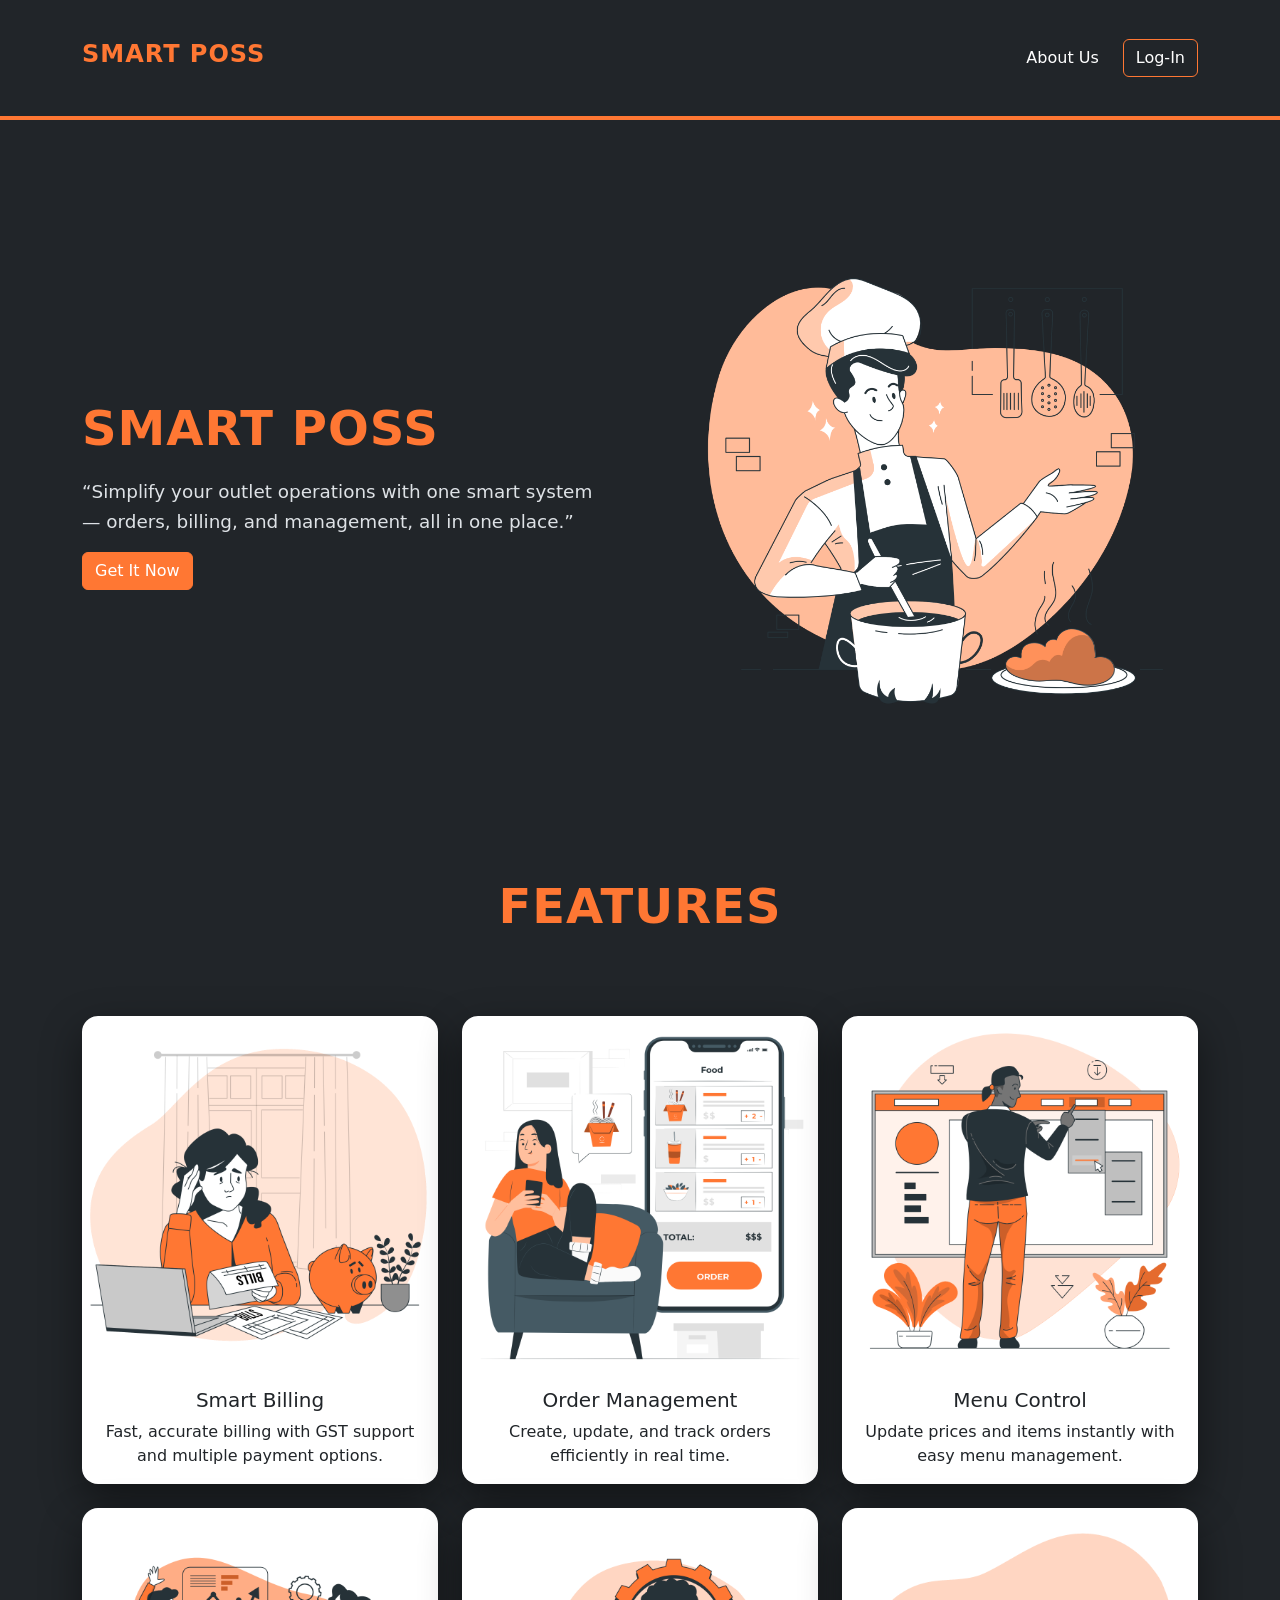
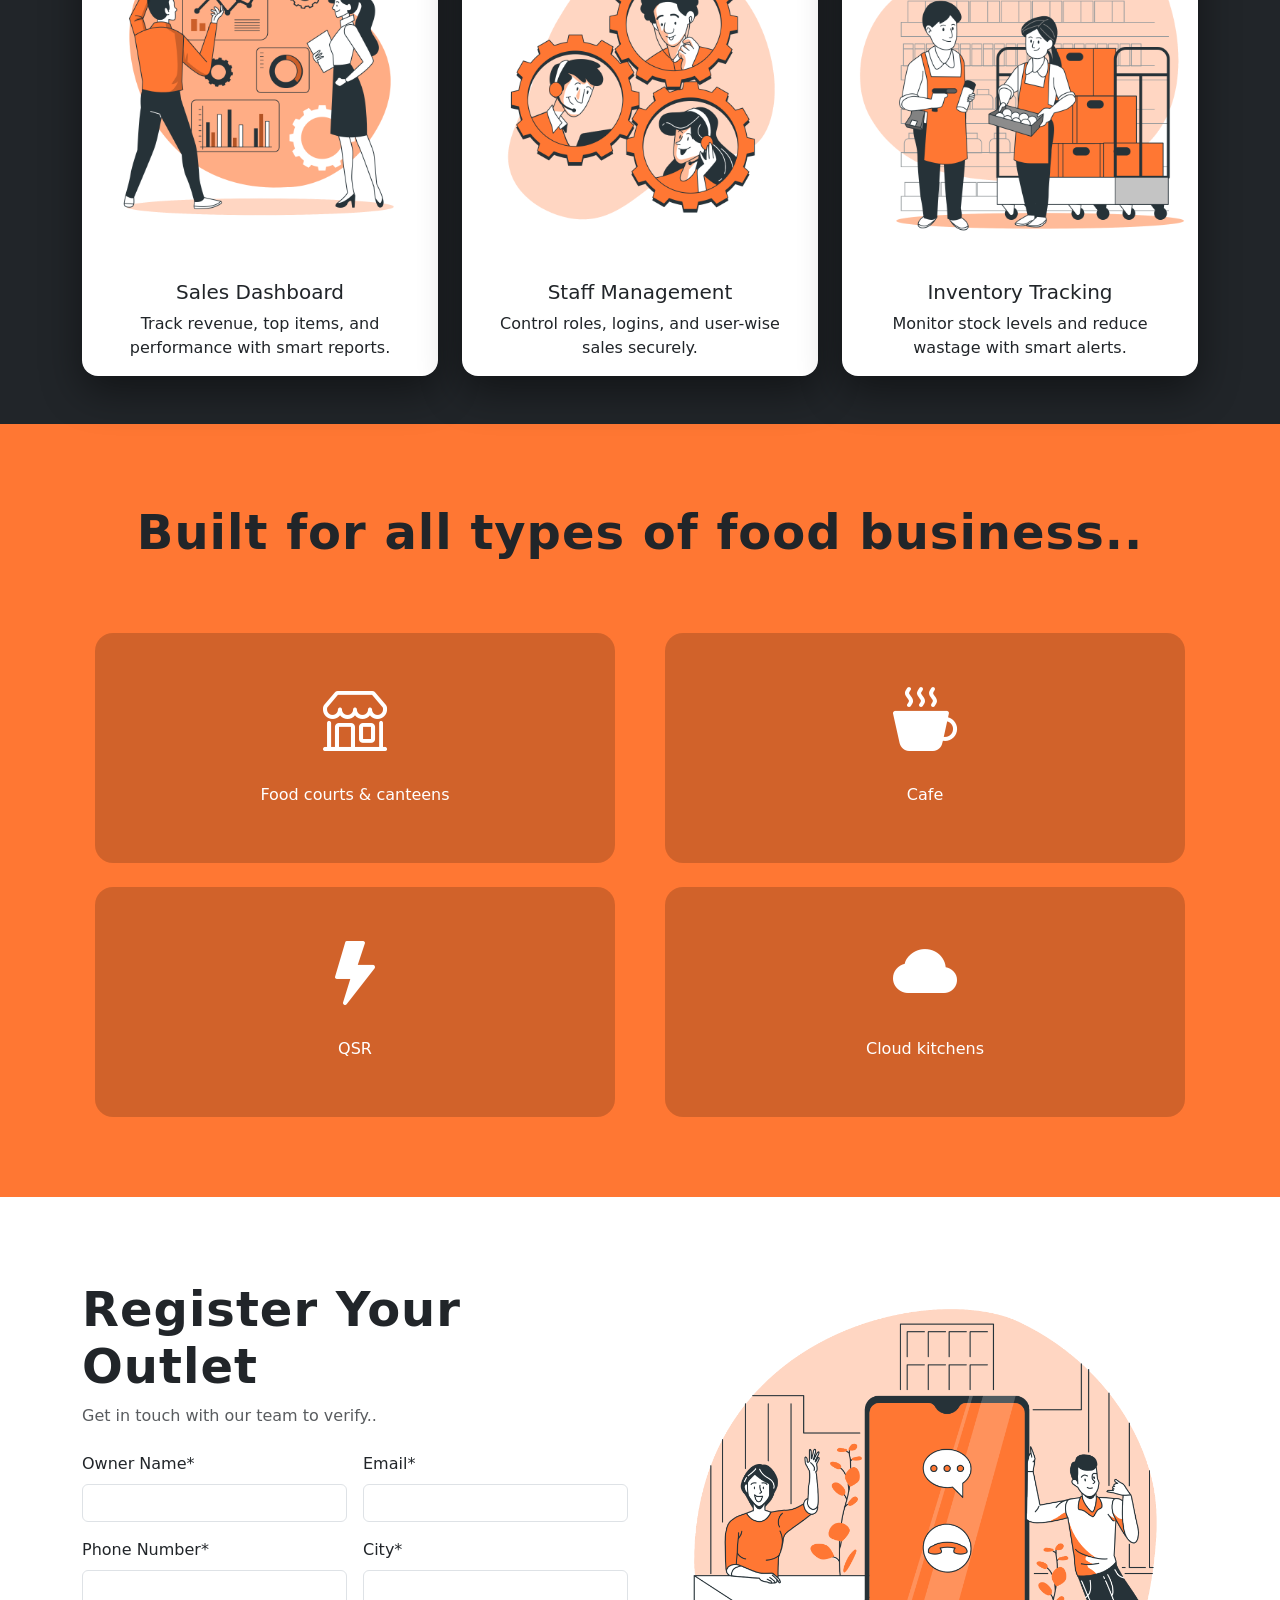
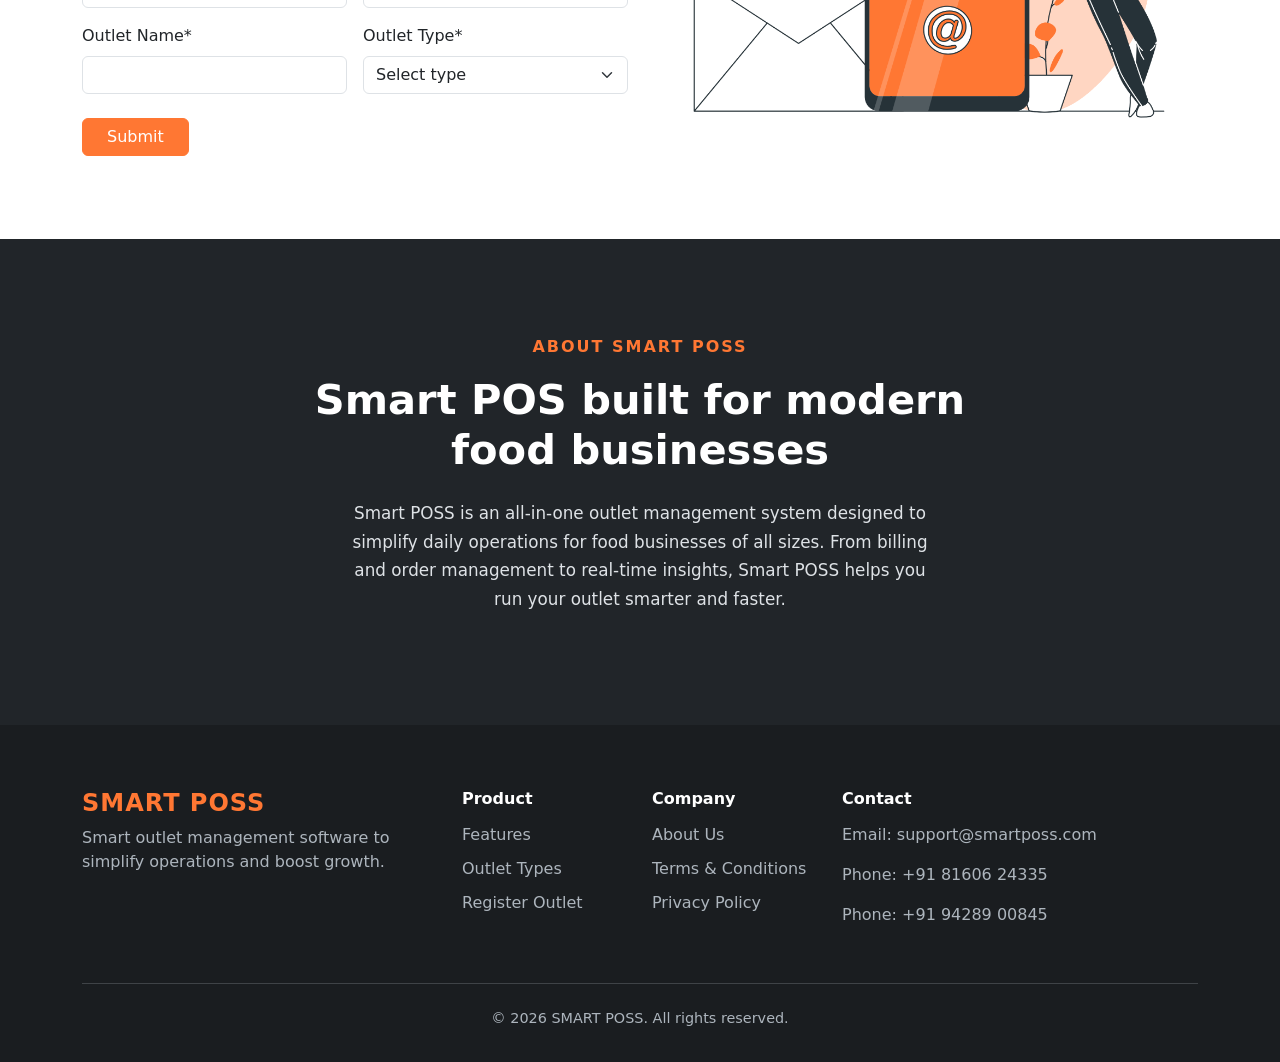
==== backend/smart-poss-backend/src/main/resources/static/index.html @ fb9e02a7 "Updated resource files , Creating rest api for registering outlets and stored in databases , Fixing " ====
<!DOCTYPE html>
<html lang="en">
<head>
    <meta charset="UTF-8">
    <meta name="viewport" content="width=device-width, initial-scale=1.0">
    <title>Smart Poss</title>
    <link rel="icon" type="image/png" href="src/favicon.png">
    <!-- <link rel="stylesheet" href="style.css"> -->
    <link href="https://cdn.jsdelivr.net/npm/bootstrap@5.3.8/dist/css/bootstrap.min.css" rel="stylesheet" integrity="sha384-sRIl4kxILFvY47J16cr9ZwB07vP4J8+LH7qKQnuqkuIAvNWLzeN8tE5YBujZqJLB" crossorigin="anonymous">
    <link href="https://cdn.jsdelivr.net/npm/bootstrap-icons/font/bootstrap-icons.css" rel="stylesheet">    
    <link rel="stylesheet" href="style.css">
</head>
<body>
        <nav class="navbar navbar-expand-lg navbar-dark bg-dark">
            <div class="container">
                <a class="navbar-brand d-flex align-items-center" href="#">
                    <!-- <img src="src/logo.png" alt="SMART POSS" class="navbar-logo"> -->
                    <h1 class="logo-title">SMART POSS</h1>
                </a>
                <div class="d-flex ms-auto align-items-center">
                    <a class="nav-link text-white me-4" href="#about-us">About Us</a>
                    <a class="btn btn-outline-danger" href="auth.html">Log-In</a>
                </div>
            </div>
        </nav>
        
        <section class="hero-section d-flex align-items-center">
            <div class="container">
                <div class="row align-items-center">
                    <!-- col-1 -->
                    <div class="col-lg-6 text-white">
                        <h1 class="hero-title">SMART POSS</h1>
                        <p class="hero-subtext">
                          “Simplify your outlet operations with one smart system — orders, billing, and management, all in one place.”
                        </p>
                        <button class="btn btn-danger" onclick="document.getElementById('register').scrollIntoView({ behavior: 'smooth' });">
                          Get It Now
                        </button>
                    </div>
                    <!-- col-2/ -->
                    <div class="col-lg-6 text-center">
                        <img src="src/Chef-bro.png" alt="" class="hero-img">
                    </div>
                </div>
            </div>
        </section>

      <section id="features" class="features-section py-5">
        <div class="container">
        <h1 class="feature-title text-center mb-5">FEATURES</h1>

        <div class="row justify-content-center g-4">
            <!-- Card 1 -->
            <div class="col-md-4 d-flex justify-content-center">
                <div class="card feature-card text-center" style="width: 25rem;">
                    <img src="src/Money stress-bro.png"
                         class="card-img-top" alt="...">
                    <div class="card-body text-center">
                        <h5 class="card-title">Smart Billing</h5>
                        <p class="card-text">
                            Fast, accurate billing with GST support and multiple payment options.
                        </p>
                    </div>
                </div>
            </div>

            <!-- Card 2 -->
            <div class="col-md-4 d-flex justify-content-center">
                <div class="card feature-card text-center" style="width: 25rem;">
                    <img src="src/Order food-pana.png"
                         class="card-img-top" alt="...">
                    <div class="card-body text-center">
                        <h5 class="card-title">Order Management</h5>
                        <p class="card-text">
                            Create, update, and track orders efficiently in real time.
                        </p>
                    </div>
                </div>
            </div>

            <!-- Card 3 -->
            <div class="col-md-4 d-flex justify-content-center">
                <div class="card feature-card text-center" style="width: 25rem;">
                    <img src="src/Dropdown menu-bro.png"
                         class="card-img-top" alt="...">
                    <div class="card-body text-center">
                        <h5 class="card-title">Menu Control</h5>
                        <p class="card-text">
                            Update prices and items instantly with easy menu management.
                        </p>
                    </div>
                </div>
            </div>

            <!-- Card 4 -->
            <div class="col-md-4 d-flex justify-content-center">
                <div class="card feature-card text-center" style="width: 25rem;">
                   <img src="src/Business Plan-bro.png" class="card-img-top" alt="...">
                    <div class="card-body text-center">
                        <h5 class="card-title">Sales Dashboard</h5>
                        <p class="card-text">
                            Track revenue, top items, and performance with smart reports.
                        </p>
                    </div>
                </div>
            </div>

            <!-- Card 5 -->
            <div class="col-md-4 d-flex justify-content-center">
                <div class="card feature-card text-center" style="width: 25rem;">
                    <img src="src/Connecting teams-bro.png" class="card-img-top" alt="...">
                    <div class="card-body text-center">
                        <h5 class="card-title">Staff Management</h5>
                        <p class="card-text">
                            Control roles, logins, and user-wise sales securely.
                        </p>
                    </div>
                </div>
            </div>

            <!-- Card 6 -->
            <div class="col-md-4 d-flex justify-content-center">
                <div class="card feature-card text-center" style="width: 25rem;">
                    <img src="src/Supermarket workers-bro.png" class="card-img-top" alt="...">
                    <div class="card-body text-center">
                        <h5 class="card-title">Inventory Tracking</h5>
                        <p class="card-text">
                            Monitor stock levels and reduce wastage with smart alerts.
                        </p>
                    </div>
                </div>
            </div>
        </div>
    </div>
    </section>


<section id="outlet-type" class="outlet-section text-center">
  <div class="container">
    <!-- <p class="text-uppercase small">OUTLET TYPES</p> -->
    <h1 class="outlet-title text-center mb-5">Built for all types of food business..</h1>
    <div class="row justify-content-center g-4 mt-5">

  <div class="col-lg-6 col-md-6 col-12 d-flex justify-content-center">
    <div class="outlet-card text-center w-100">
      <i class="bi bi-shop outlet-icon"></i>
      <p>Food courts & canteens</p>
    </div>
  </div>

  <div class="col-lg-6 col-md-6 col-12 d-flex justify-content-center">
    <div class="outlet-card text-center w-100">
      <i class="bi bi-cup-hot-fill outlet-icon"></i>
      <p>Cafe</p>
    </div>
  </div>

  <div class="col-lg-6 col-md-6 col-12 d-flex justify-content-center">
    <div class="outlet-card text-center w-100">
      <i class="bi bi-lightning-fill outlet-icon"></i>
      <p>QSR</p>
    </div>
  </div>

  <div class="col-lg-6 col-md-6 col-12 d-flex justify-content-center">
    <div class="outlet-card text-center w-100">
      <i class="bi bi-cloud-fill outlet-icon"></i>
      <p>Cloud kitchens</p>
    </div>
  </div>

</div>
  </div>
</section>


<section id="register" class="demo-section py-5">
  <div class="container">
    <div class="row align-items-center">

      <!-- Left: Form -->
      <div class="col-lg-6">
        <!-- <h2 class="fw-bold">Schedule a free demo</h2> -->
        <h1 class="demo-title">Register Your Outlet</h1>
        <p class="text-muted mb-4">
          Get in touch with our team to verify..
        </p>

        <form id="outletForm" >

          <div class="row g-3">
            <div class="col-md-6">
              <label class="form-label">Owner Name*</label>
              <input type="text" class="form-control" id="ownerName" name="ownerName" required>
            </div>

            <div class="col-md-6">
              <label class="form-label">Email*</label>
              <input type="email" class="form-control" id="email" name="email" required>
            </div>

            <div class="col-md-6">
              <label class="form-label">Phone Number*</label>
              <input type="tel" class="form-control" id="phoneNumber" name="phoneNumber" required>
            </div>

            <div class="col-md-6">
              <label class="form-label">City*</label>
              <input type="text" class="form-control" id="city" name="city" required>
            </div>

            <div class="col-md-6">
              <label class="form-label">Outlet Name*</label>
              <input type="text" class="form-control" id="outletName" name="outletName" required>
            </div>

            <div class="col-md-6">
              <label class="form-label">Outlet Type*</label>
              <select class="form-select" id="outletType" name="outletType" required>
                <option value="">Select type</option>
                <option>Food Court</option>
                <option>Cafe</option>
                <option>QSR</option>
                <option>Bakery</option>
                <option>Cloud Kitchen</option>
              </select>
            </div>
          </div>

          <button type="submit" class="btn btn-danger submit-btn mt-4 px-4">
            Submit
          </button>

        </form>
      </div>

      <!-- Right: Illustration -->
      <div class="col-lg-6 text-center">
        <img src="src/Contact us-bro.png" class="img-fluid" alt="Demo">
      </div>
    </div>
  </div>
</section>  


<section id="about-us" class="about-section">
  <div class="container">
    <div class="row justify-content-center text-center">

      <div class="col-lg-8">
        <span class="about-tag">ABOUT SMART POSS</span>

        <h2 class="about-title mt-3">
          Smart POS built for modern food businesses
        </h2>

        <p class="about-text mt-4 mx-auto">
          Smart POSS is an all-in-one outlet management system designed to simplify
          daily operations for food businesses of all sizes. From billing and order
          management to real-time insights, Smart POSS helps you run your outlet smarter
          and faster.
        </p>

        <!-- <ul class="about-list mt-4">
          <li>Fast & easy billing</li>
          <li>Real-time sales insights</li>
          <li>Supports all outlet types</li>
          <li>Secure & reliable system</li>
        </ul> -->
      </div>

    </div>
  </div>
</section>


<footer class="footer-section">
  <div class="container">
    <div class="row">

      <!-- BRAND -->
      <div class="col-lg-4 mb-4">
        <h4 class="footer-logo">SMART POSS</h4>
        <p class="footer-text">
          Smart outlet management software to simplify operations and boost growth.
        </p>
      </div>

      <!-- LINKS -->
      <div class="col-lg-2 col-md-4 mb-4">
        <h6 class="footer-title">Product</h6>
        <ul class="footer-links">
          <li><a href="#features">Features</a></li>
          <li><a href="#outlet-type">Outlet Types</a></li>
          <li><a href="#register">Register Outlet</a></li>
        </ul>
      </div>

      <div class="col-lg-2 col-md-4 mb-4">
        <h6 class="footer-title">Company</h6>
        <ul class="footer-links">
          <li><a href="#about-us">About Us</a></li>
          <li><a href="#">Terms & Conditions</a></li>
          <li><a href="#">Privacy Policy</a></li>
        </ul>
      </div>

      <!-- CONTACT -->
      <div class="col-lg-4 col-md-4 mb-4">
        <h6 class="footer-title">Contact</h6>
        <p>Email: support@smartposs.com</p>
        <p>Phone: +91 81606 24335</p>
        <p>Phone: +91 94289 00845</p>
      </div>

    </div>

    <hr>

    <div class="text-center footer-bottom">
      © 2026 SMART POSS. All rights reserved.
    </div>
  </div>
</footer>


<script src="https://cdn.jsdelivr.net/npm/bootstrap@5.3.8/dist/js/bootstrap.bundle.min.js" integrity="sha384-FKyoEForCGlyvwx9Hj09JcYn3nv7wiPVlz7YYwJrWVcXK/BmnVDxM+D2scQbITxI" crossorigin="anonymous"></script>
        <script src="api.js"></script>

        <script>
<!--            so which changes will be required in the code if i want to call other apis -->
            document.getElementById("outletForm").addEventListener("submit", function(e) {
                e.preventDefault();

                const data = {
                    ownerName: document.getElementById("ownerName").value,
                    email: document.getElementById("email").value,
                    phoneNumber: document.getElementById("phoneNumber").value,
                    city: document.getElementById("city").value,
                    outletName: document.getElementById("outletName").value,
                    outletType: document.getElementById("outletType").value
                };

                postData("/outlets/register", data)
                    .then(res => {
                        alert("Outlet registered successfully");
                        document.getElementById("outletForm").reset();
                    })
                    .catch(err => {
                        alert("Something went wrong");
                        console.error(err);
                    });
            });
        </script>
</body>
</html>
---- backend/smart-poss-backend/src/main/resources/static/style.css ----
/* ADDED: smooth scrolling */
html {
  scroll-behavior: smooth;
}

.navbar {
    height: 7.5rem;
    border-bottom: 4px solid #ff7733;
    position: fixed;   
    top: 0;
    left: 0;           
    width: 100%;       
    z-index: 1030;
}

.navbar-logo {
    height: 45px;      /* perfect for navbar */
    width: auto;
}

.logo-title {
    font-size: 1.5rem;
    font-weight: 800;
    color: #ff7733;
    letter-spacing: 1px;
}

.d-flex .nav-link {
    text-decoration: none;
    color: white;
    transition: color 0.3s;
}

.d-flex .nav-link:hover {
    color: #ff7733 !important;
    background-color: transparent !important;
}

.btn-outline-danger {
    border-color: #ff7733 !important;
    color: #fff !important;
    transition: color 0.3s;
}

.btn-outline-danger:hover {
    background-color: #ff7733 !important;
    color: #fff !important; 
    border-color: #ff7733 !important;
}

.hero-section {
    background-color: #212529;
    min-height: calc(100vh - 70px);
    padding-top: 10rem;
}

.hero-title {
    font-size: 3rem;
    font-weight: 800;
    color: #ff7733;
    letter-spacing: 1px;
}

.hero-subtext {
    font-size: 1.15rem;
    color: #dee2e6;
    max-width: 520px;
    line-height: 1.6;
    margin-top: 20px;
}

.btn-danger {
    background-color: #ff7733 !important;
    border-color: #ff7733 !important;
}

.btn-danger:hover{
    background-color: transparent !important;
}

.hero-img {
    max-width: 100%;
    height: auto;
}

.features-section {
    background-color: #212529;
    min-height: calc(100vh - 50px);
}

.feature-title {
    font-size: 3rem;
    font-weight: 800;
    color: #ff7733;
    letter-spacing: 1px;
    align-items: center;
    padding-bottom: 2rem;
}

.feature-card {
    border: none; /* important */
    border-radius: 16px;
    box-shadow: 0 15px 40px rgba(0, 0, 0, 0.45);
    transition: all 0.3s ease;
    background-color: #ffffff;
}

.feature-card:hover {
    transform: translateY(-10px);
    box-shadow: 0 25px 60px rgba(0, 0, 0, 0.6);
}

.outlet-section {
    padding-top: 5rem;
    padding-bottom: 5rem;
    background: #ff7733;
    color: #212529;
}

.outlet-title {
    font-size: 3rem;
    font-weight: 800;
    color: #212529;
    letter-spacing: 1px;
    align-items: center;
}

.outlet-tag {
    letter-spacing: 2px;
    opacity: 0.9;
}

.outlet-subtext {
    max-width: 700px;
    margin: auto;
    opacity: 0.95;
}

.outlet-card {
    background: rgba(0, 0, 0, 0.18);
    border-radius: 18px;
    padding: 40px 20px;
    max-width: 520px;   /* controls card width */
    color: #fff;
}

.outlet-icon {
    font-size: 64px;   /* BIG icon */
    margin-bottom: 14px;
    display: block;
}

.outlet-card:hover {
    background: rgba(0, 0, 0, 0.25);
    transform: translateY(-6px);
}

:root {
  --bs-primary: #ff7733;
}

/* Inputs */
.form-control:focus,
.form-select:focus {
  border-color: #ff7733;
  box-shadow: 0 0 0 0.25rem rgba(255, 119, 51, 0.25);
}

/* Button */
.btn-primary {
  background-color: #ff7733;
  border-color: #ff7733;
}

.btn-primary:hover {
  background-color: #e8662d;
  border-color: #e8662d;
  color: #e8662d !important;
}

select {
  accent-color: #ff7733;
}

.demo-title {
    font-size: 3rem;
    font-weight: 800;
    color: #212529;
    letter-spacing: 1px;
}

.submit-btn {
  color: #fff;
  border: 1px solid #ff7733;
  background: transparent;
}

.submit-btn:hover {
  color: #ff7733;
  background-color: transparent;
  border-color: #ff7733;
}




.about-section {
    background-color: #212529;
    padding: 6rem 0;
}

.about-tag {
    letter-spacing: 2px;
    color: #ff7733;
    font-weight: 600;
}

.about-title {
    font-size: 2.6rem;
    font-weight: 800;
    color: #ffffff;
}

.about-text {
    color: #dee2e6;
    font-size: 1.05rem;
    line-height: 1.7;
    max-width: 600px;
}

.about-list {
    list-style: none;
    padding: 0;
    margin-top: 2rem;
}

.about-list li {
    color: #ffffff;
    font-size: 1rem;
    margin-bottom: 12px;
}

.footer-section {
    background-color: #1a1d20;
    padding: 4rem 0 2rem;
    color: #adb5bd;
}

.footer-logo {
    color: #ff7733;
    font-weight: 800;
    letter-spacing: 1px;
}

.footer-title {
    color: #ffffff;
    margin-bottom: 15px;
    font-weight: 600;
}

.footer-text {
    max-width: 320px;
}

.footer-links {
    list-style: none;
    padding: 0;
}

.footer-links li {
    margin-bottom: 10px;
}

.footer-links a {
    color: #adb5bd;
    text-decoration: none;
    transition: color 0.3s;
}

.footer-links a:hover {
    color: #ff7733;
}

.footer-bottom {
    margin-top: 1.5rem;
    font-size: 0.9rem;
}
---- backend/smart-poss-backend/src/main/resources/static/style.css ----
/* ADDED: smooth scrolling */
html {
  scroll-behavior: smooth;
}

.navbar {
    height: 7.5rem;
    border-bottom: 4px solid #ff7733;
    position: fixed;   
    top: 0;
    left: 0;           
    width: 100%;       
    z-index: 1030;
}

.navbar-logo {
    height: 45px;      /* perfect for navbar */
    width: auto;
}

.logo-title {
    font-size: 1.5rem;
    font-weight: 800;
    color: #ff7733;
    letter-spacing: 1px;
}

.d-flex .nav-link {
    text-decoration: none;
    color: white;
    transition: color 0.3s;
}

.d-flex .nav-link:hover {
    color: #ff7733 !important;
    background-color: transparent !important;
}

.btn-outline-danger {
    border-color: #ff7733 !important;
    color: #fff !important;
    transition: color 0.3s;
}

.btn-outline-danger:hover {
    background-color: #ff7733 !important;
    color: #fff !important; 
    border-color: #ff7733 !important;
}

.hero-section {
    background-color: #212529;
    min-height: calc(100vh - 70px);
    padding-top: 10rem;
}

.hero-title {
    font-size: 3rem;
    font-weight: 800;
    color: #ff7733;
    letter-spacing: 1px;
}

.hero-subtext {
    font-size: 1.15rem;
    color: #dee2e6;
    max-width: 520px;
    line-height: 1.6;
    margin-top: 20px;
}

.btn-danger {
    background-color: #ff7733 !important;
    border-color: #ff7733 !important;
}

.btn-danger:hover{
    background-color: transparent !important;
}

.hero-img {
    max-width: 100%;
    height: auto;
}

.features-section {
    background-color: #212529;
    min-height: calc(100vh - 50px);
}

.feature-title {
    font-size: 3rem;
    font-weight: 800;
    color: #ff7733;
    letter-spacing: 1px;
    align-items: center;
    padding-bottom: 2rem;
}

.feature-card {
    border: none; /* important */
    border-radius: 16px;
    box-shadow: 0 15px 40px rgba(0, 0, 0, 0.45);
    transition: all 0.3s ease;
    background-color: #ffffff;
}

.feature-card:hover {
    transform: translateY(-10px);
    box-shadow: 0 25px 60px rgba(0, 0, 0, 0.6);
}

.outlet-section {
    padding-top: 5rem;
    padding-bottom: 5rem;
    background: #ff7733;
    color: #212529;
}

.outlet-title {
    font-size: 3rem;
    font-weight: 800;
    color: #212529;
    letter-spacing: 1px;
    align-items: center;
}

.outlet-tag {
    letter-spacing: 2px;
    opacity: 0.9;
}

.outlet-subtext {
    max-width: 700px;
    margin: auto;
    opacity: 0.95;
}

.outlet-card {
    background: rgba(0, 0, 0, 0.18);
    border-radius: 18px;
    padding: 40px 20px;
    max-width: 520px;   /* controls card width */
    color: #fff;
}

.outlet-icon {
    font-size: 64px;   /* BIG icon */
    margin-bottom: 14px;
    display: block;
}

.outlet-card:hover {
    background: rgba(0, 0, 0, 0.25);
    transform: translateY(-6px);
}

:root {
  --bs-primary: #ff7733;
}

/* Inputs */
.form-control:focus,
.form-select:focus {
  border-color: #ff7733;
  box-shadow: 0 0 0 0.25rem rgba(255, 119, 51, 0.25);
}

/* Button */
.btn-primary {
  background-color: #ff7733;
  border-color: #ff7733;
}

.btn-primary:hover {
  background-color: #e8662d;
  border-color: #e8662d;
  color: #e8662d !important;
}

select {
  accent-color: #ff7733;
}

.demo-title {
    font-size: 3rem;
    font-weight: 800;
    color: #212529;
    letter-spacing: 1px;
}

.submit-btn {
  color: #fff;
  border: 1px solid #ff7733;
  background: transparent;
}

.submit-btn:hover {
  color: #ff7733;
  background-color: transparent;
  border-color: #ff7733;
}




.about-section {
    background-color: #212529;
    padding: 6rem 0;
}

.about-tag {
    letter-spacing: 2px;
    color: #ff7733;
    font-weight: 600;
}

.about-title {
    font-size: 2.6rem;
    font-weight: 800;
    color: #ffffff;
}

.about-text {
    color: #dee2e6;
    font-size: 1.05rem;
    line-height: 1.7;
    max-width: 600px;
}

.about-list {
    list-style: none;
    padding: 0;
    margin-top: 2rem;
}

.about-list li {
    color: #ffffff;
    font-size: 1rem;
    margin-bottom: 12px;
}

.footer-section {
    background-color: #1a1d20;
    padding: 4rem 0 2rem;
    color: #adb5bd;
}

.footer-logo {
    color: #ff7733;
    font-weight: 800;
    letter-spacing: 1px;
}

.footer-title {
    color: #ffffff;
    margin-bottom: 15px;
    font-weight: 600;
}

.footer-text {
    max-width: 320px;
}

.footer-links {
    list-style: none;
    padding: 0;
}

.footer-links li {
    margin-bottom: 10px;
}

.footer-links a {
    color: #adb5bd;
    text-decoration: none;
    transition: color 0.3s;
}

.footer-links a:hover {
    color: #ff7733;
}

.footer-bottom {
    margin-top: 1.5rem;
    font-size: 0.9rem;
}
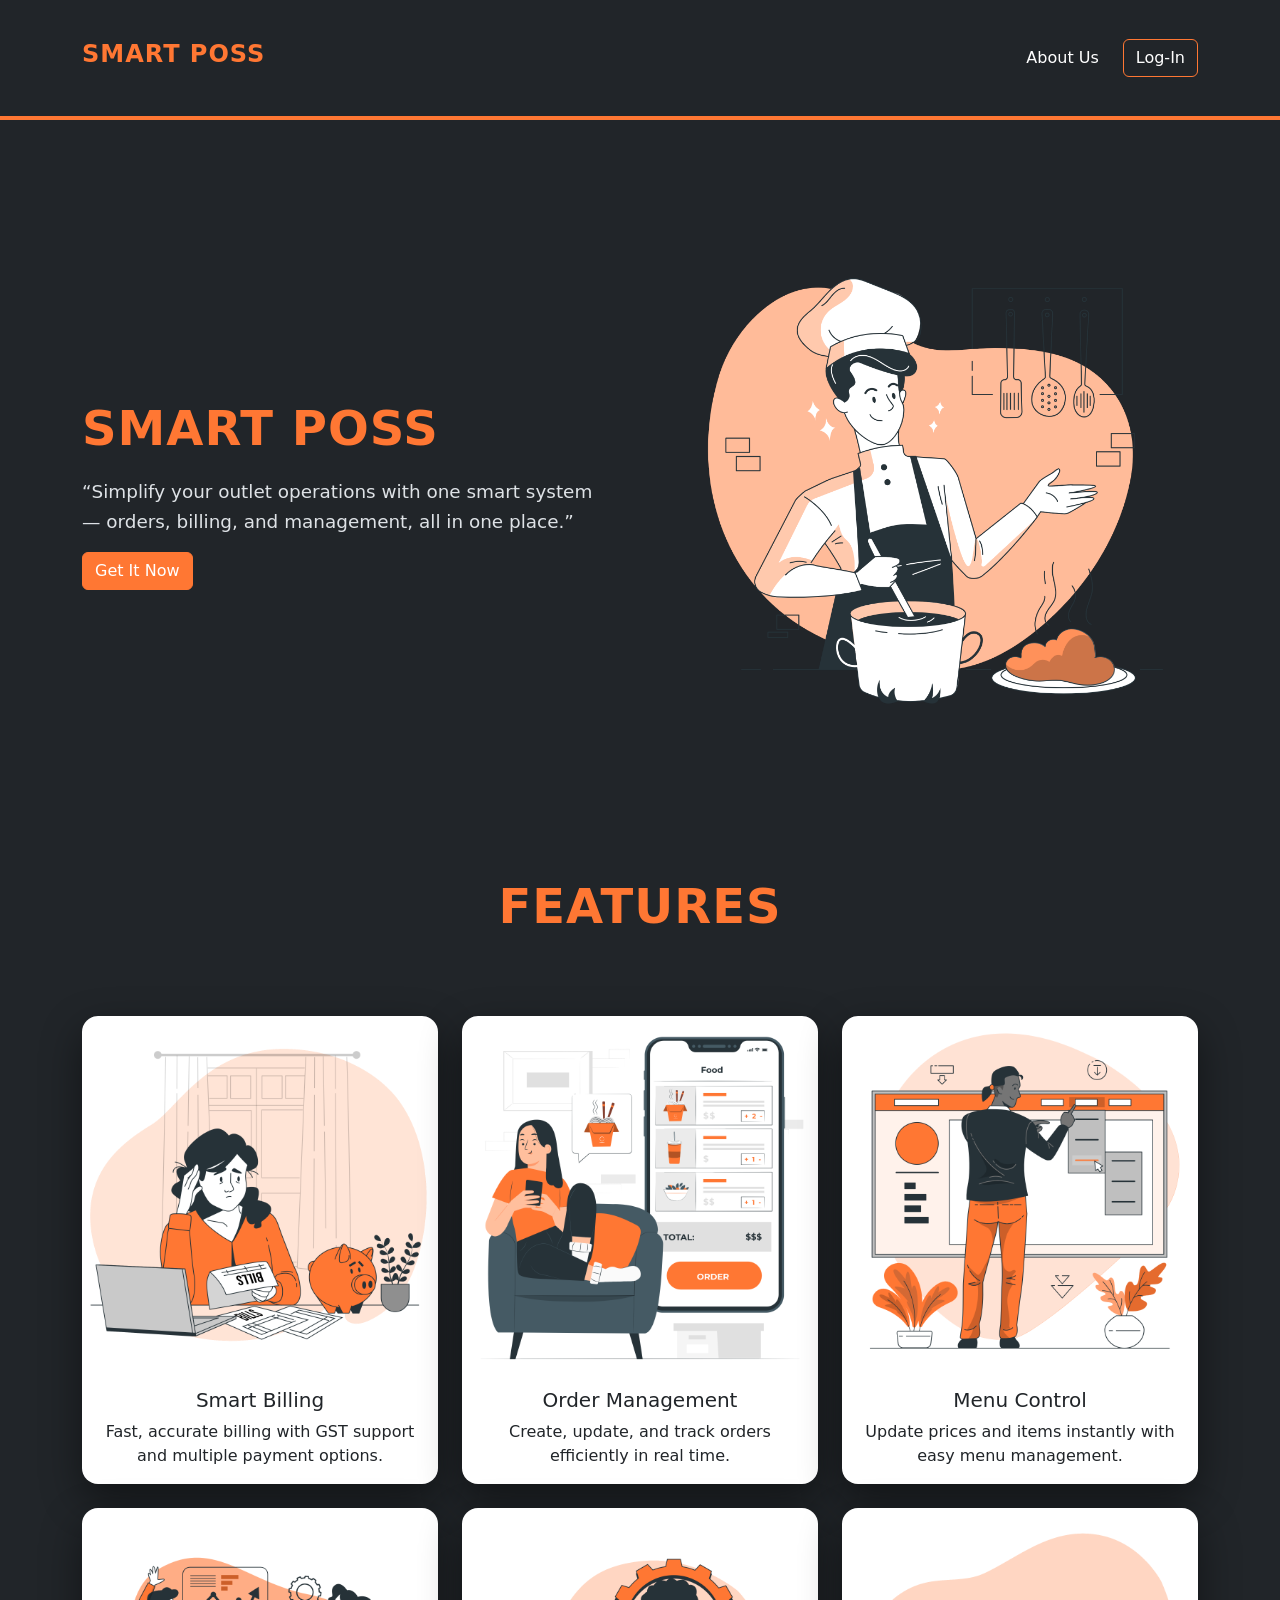
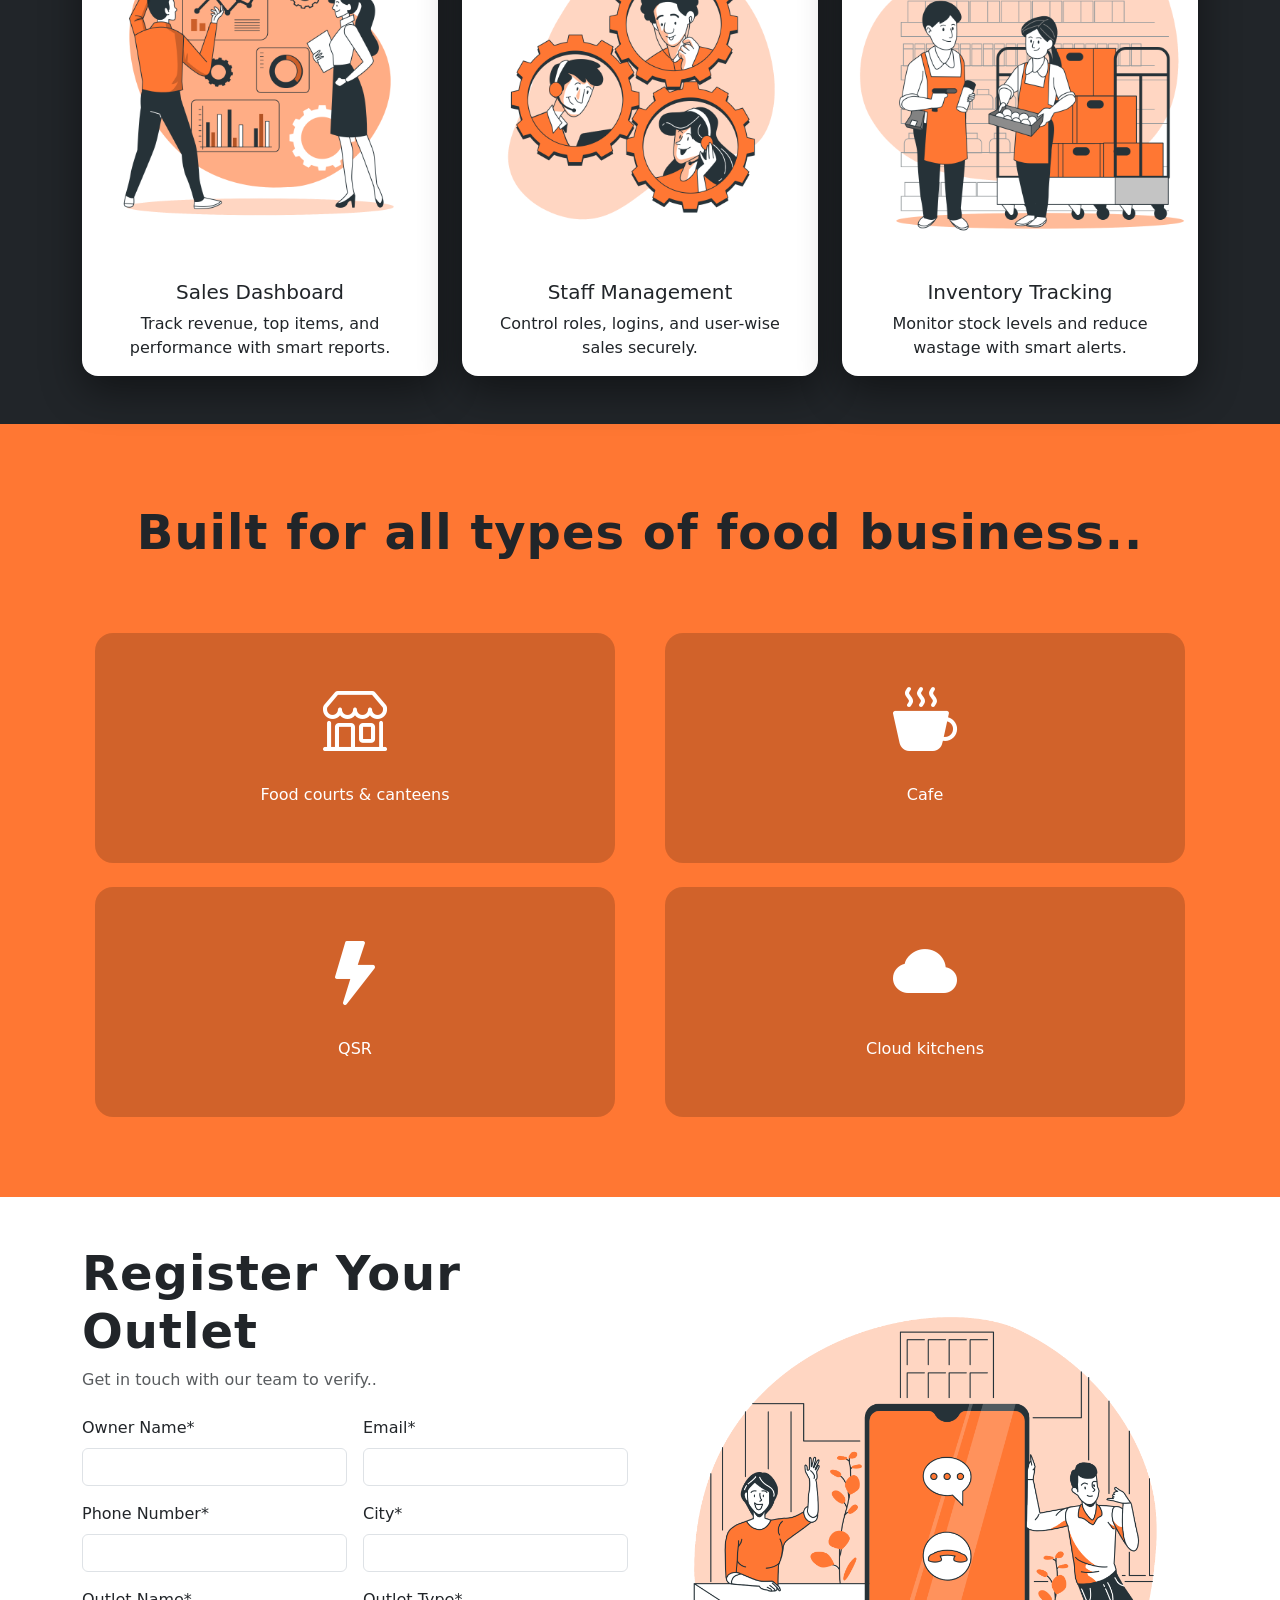
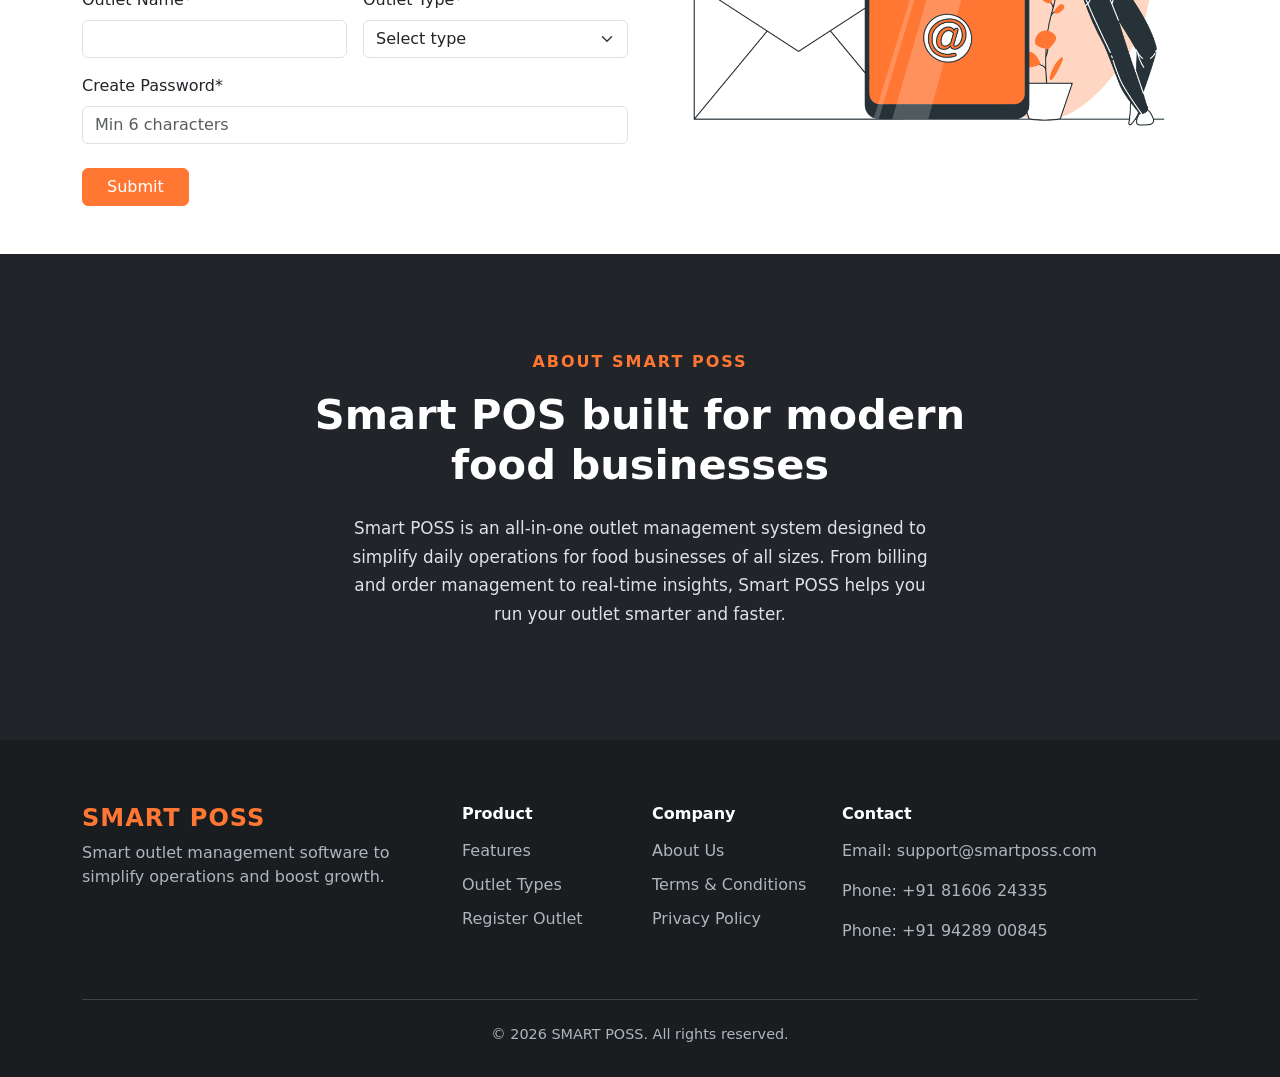
==== commit 9d462b91: "Updated password field by fd" ====
--- a/backend/smart-poss-backend/src/main/resources/static/index.html
+++ b/backend/smart-poss-backend/src/main/resources/static/index.html
@@ -201,7 +201,7 @@
 
             <div class="col-md-6">
               <label class="form-label">Phone Number*</label>
-              <input type="tel" class="form-control" id="phoneNumber" name="phoneNumber" required>
+              <input type="tel" class="form-control" id="phoneNumber" name="phoneNumber" minlength="10" maxlength="10" pattern="[0-9]{10}" required>
             </div>
 
             <div class="col-md-6">
@@ -225,6 +225,16 @@
                 <option>Cloud Kitchen</option>
               </select>
             </div>
+
+            <!-- 🔐 Password Field (Added) -->
+          <div class="col-md-12">
+            <label class="form-label">Create Password*</label>
+            <input type="password" class="form-control" name="password" minlength="6" placeholder="Min 6 characters" required>
+
+            <!-- <span class="input-group-text" style="cursor:pointer" onclick="togglePassword()">
+              <i class="bi bi-eye" id="eyeIcon"></i>
+            </span> -->
+          </div>
           </div>
 
           <button type="submit" class="btn btn-danger submit-btn mt-4 px-4">
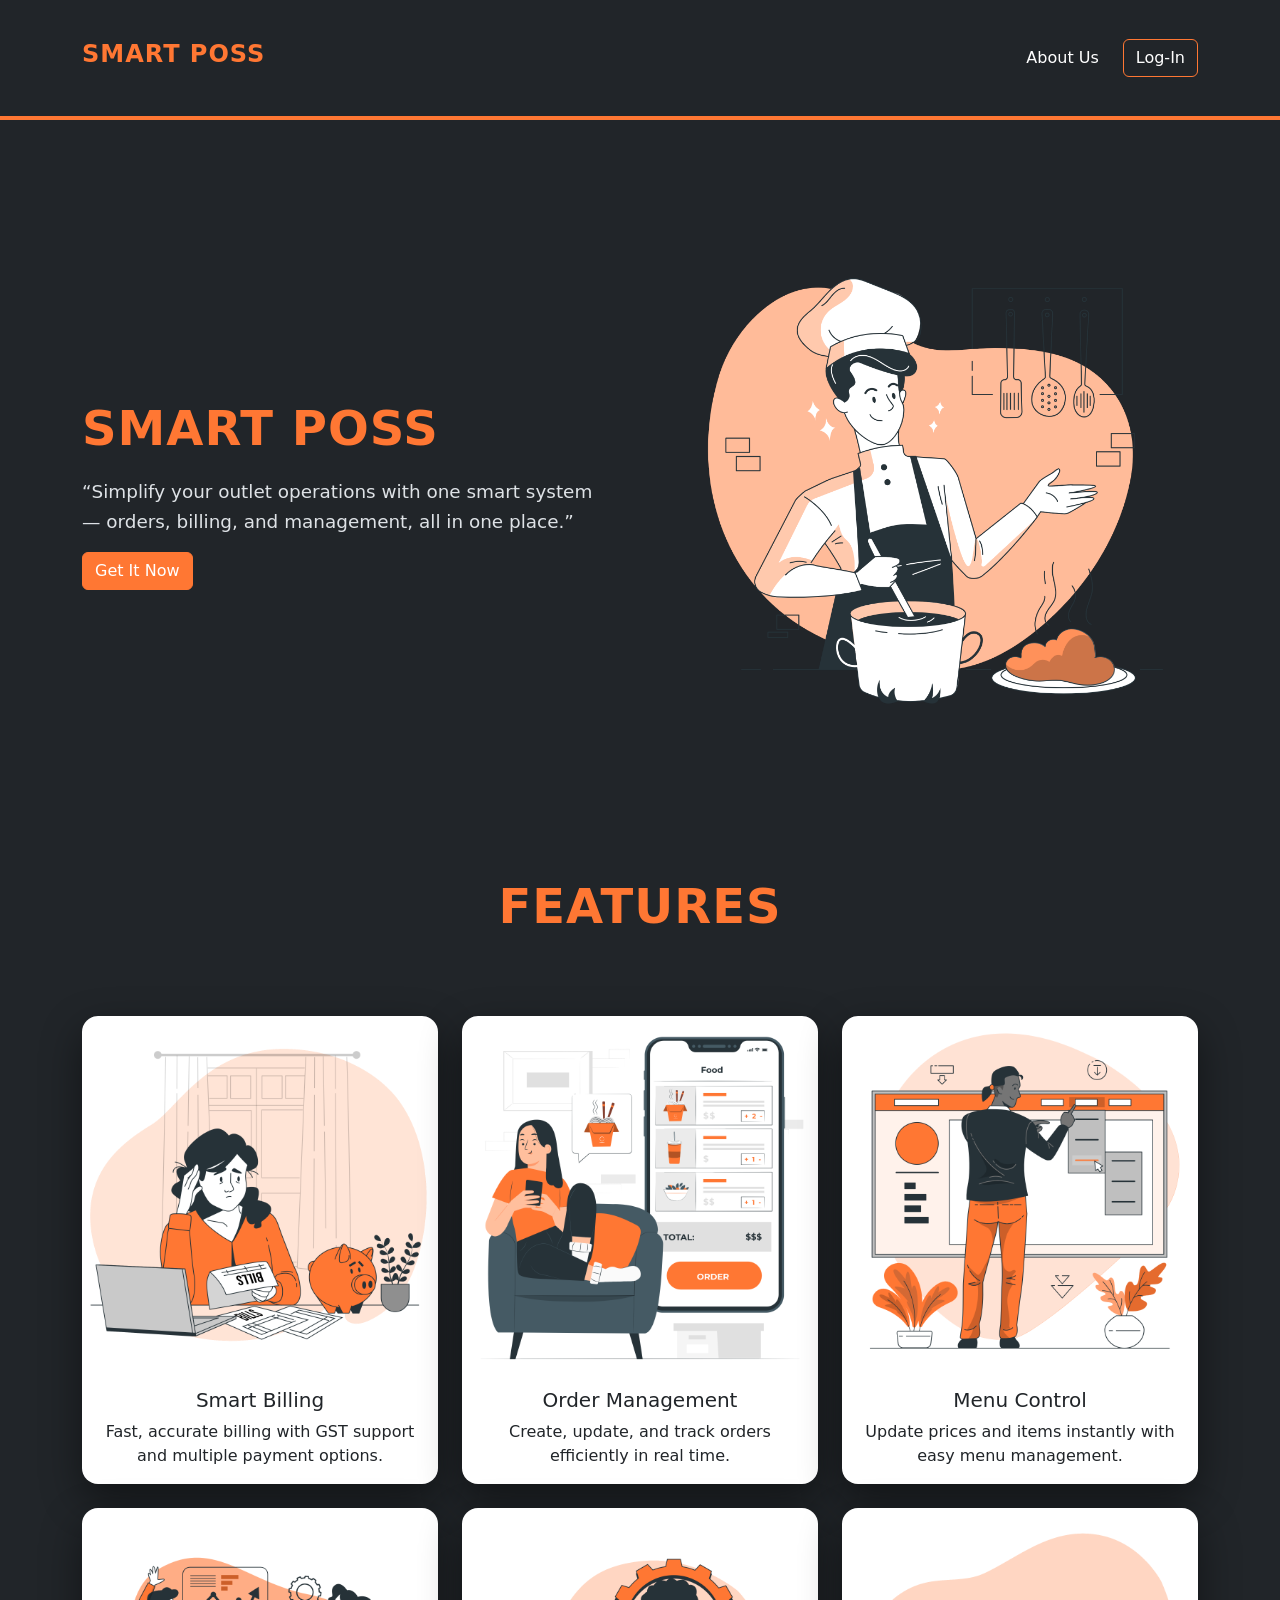
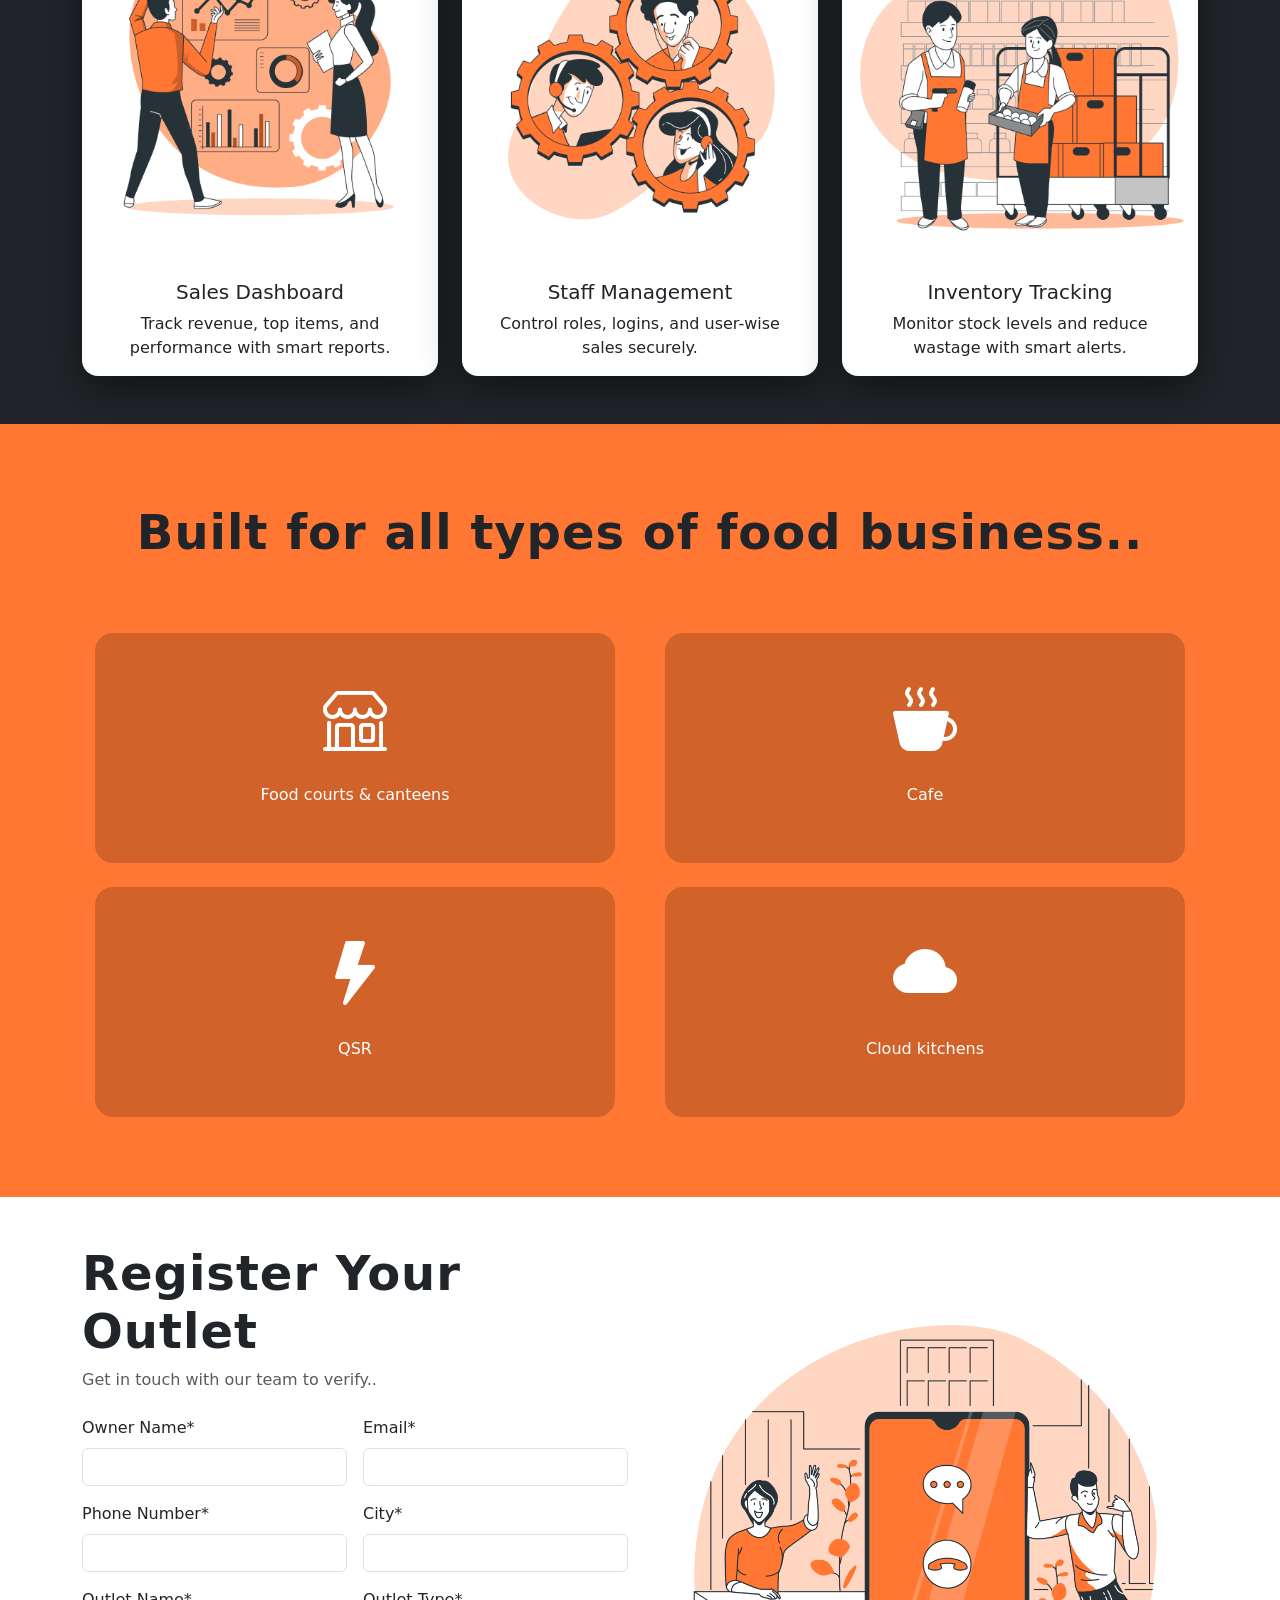
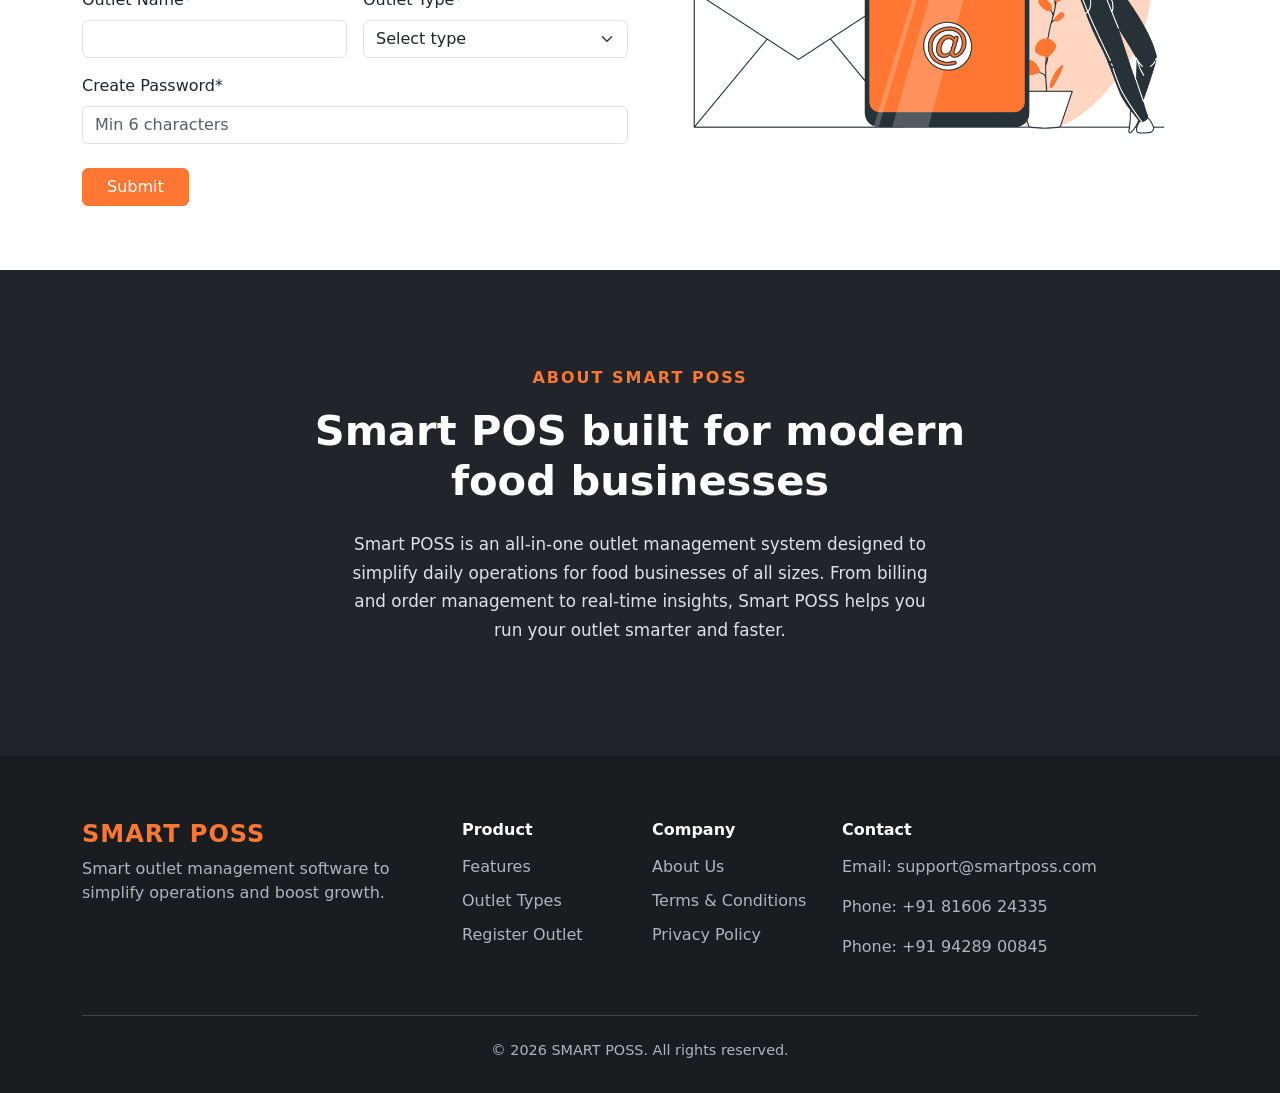
==== commit d97607e0: "Password Encryption , Verifaction Message , Phone number exception" ====
--- a/backend/smart-poss-backend/src/main/resources/static/index.html
+++ b/backend/smart-poss-backend/src/main/resources/static/index.html
@@ -229,7 +229,7 @@
             <!-- 🔐 Password Field (Added) -->
           <div class="col-md-12">
             <label class="form-label">Create Password*</label>
-            <input type="password" class="form-control" name="password" minlength="6" placeholder="Min 6 characters" required>
+            <input type="password" id="password" class="form-control" name="password" minlength="6" placeholder="Min 6 characters" required>
 
             <!-- <span class="input-group-text" style="cursor:pointer" onclick="togglePassword()">
               <i class="bi bi-eye" id="eyeIcon"></i>
@@ -240,6 +240,8 @@
           <button type="submit" class="btn btn-danger submit-btn mt-4 px-4">
             Submit
           </button>
+            <!-- 🟨 ADDED -->
+            <div id="formMessage" class="mt-3"></div>
 
         </form>
       </div>
@@ -338,7 +340,6 @@
         <script src="api.js"></script>
 
         <script>
-<!--            so which changes will be required in the code if i want to call other apis -->
             document.getElementById("outletForm").addEventListener("submit", function(e) {
                 e.preventDefault();
 
@@ -348,19 +349,29 @@
                     phoneNumber: document.getElementById("phoneNumber").value,
                     city: document.getElementById("city").value,
                     outletName: document.getElementById("outletName").value,
-                    outletType: document.getElementById("outletType").value
+                    outletType: document.getElementById("outletType").value,
+                    password: document.getElementById("password").value
                 };
+
+                const msg = document.getElementById("formMessage");
 
                 postData("/outlets/register", data)
                     .then(res => {
-                        alert("Outlet registered successfully");
+
+                        msg.innerHTML = "✅ Registration successful! Approval confirmation will be sent via email.";
+                        msg.style.color = "green";
+
                         document.getElementById("outletForm").reset();
                     })
                     .catch(err => {
-                        alert("Something went wrong");
+
+                        msg.innerHTML = err.message || "❌ Registration failed";
+                        msg.style.color = "red";
+
                         console.error(err);
                     });
             });
+
         </script>
 </body>
 </html>
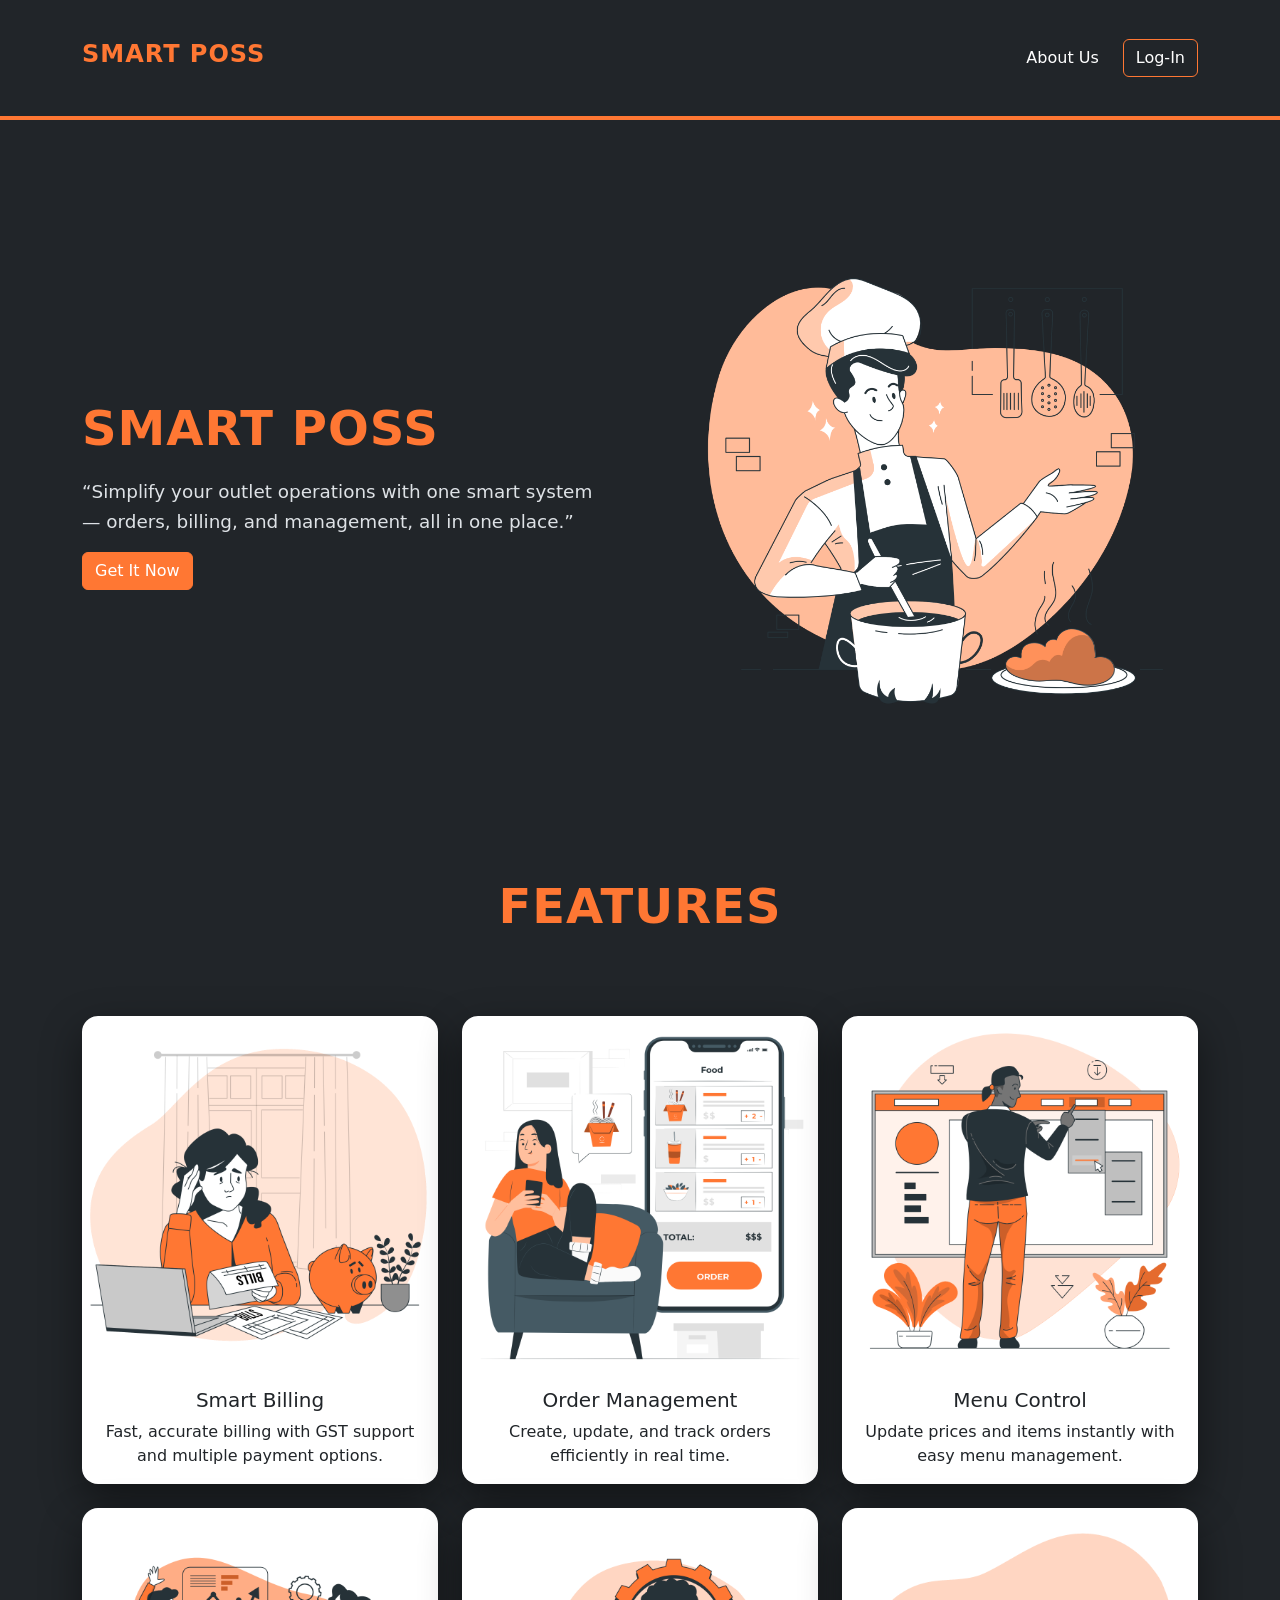
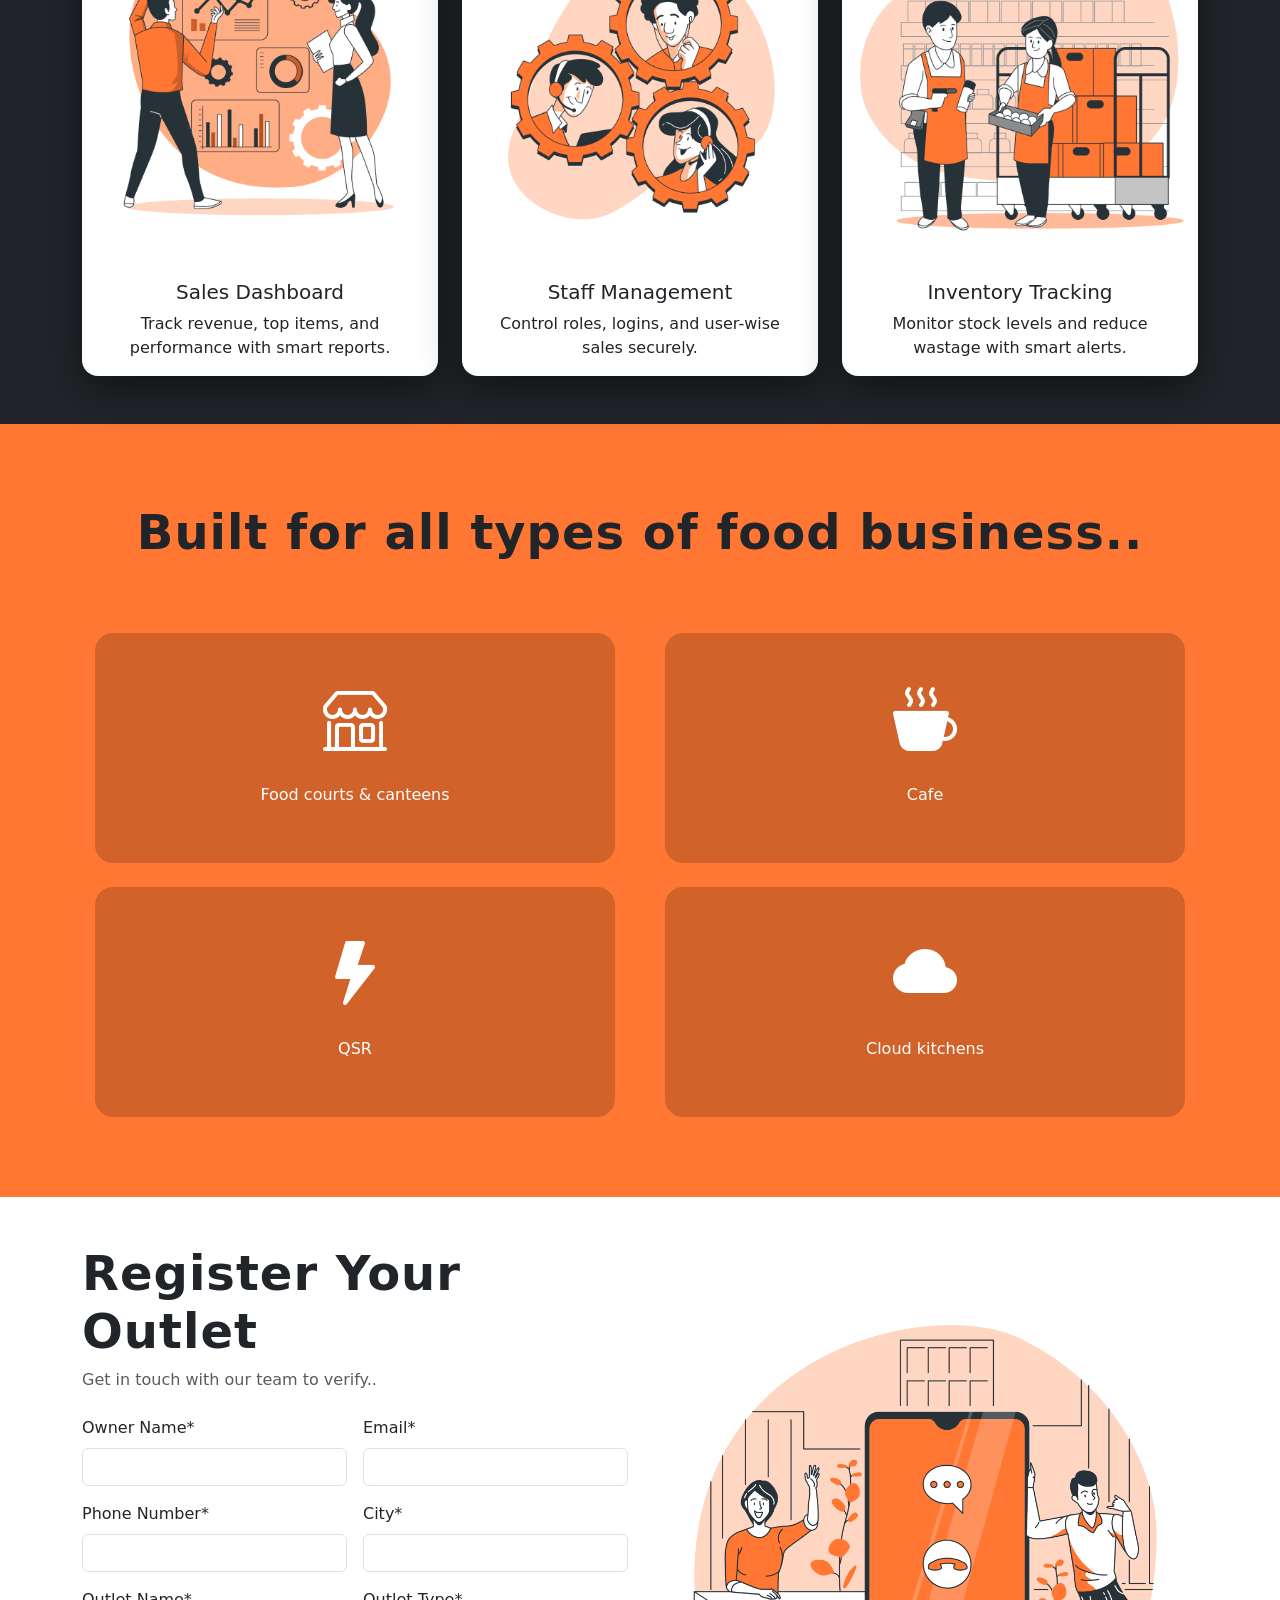
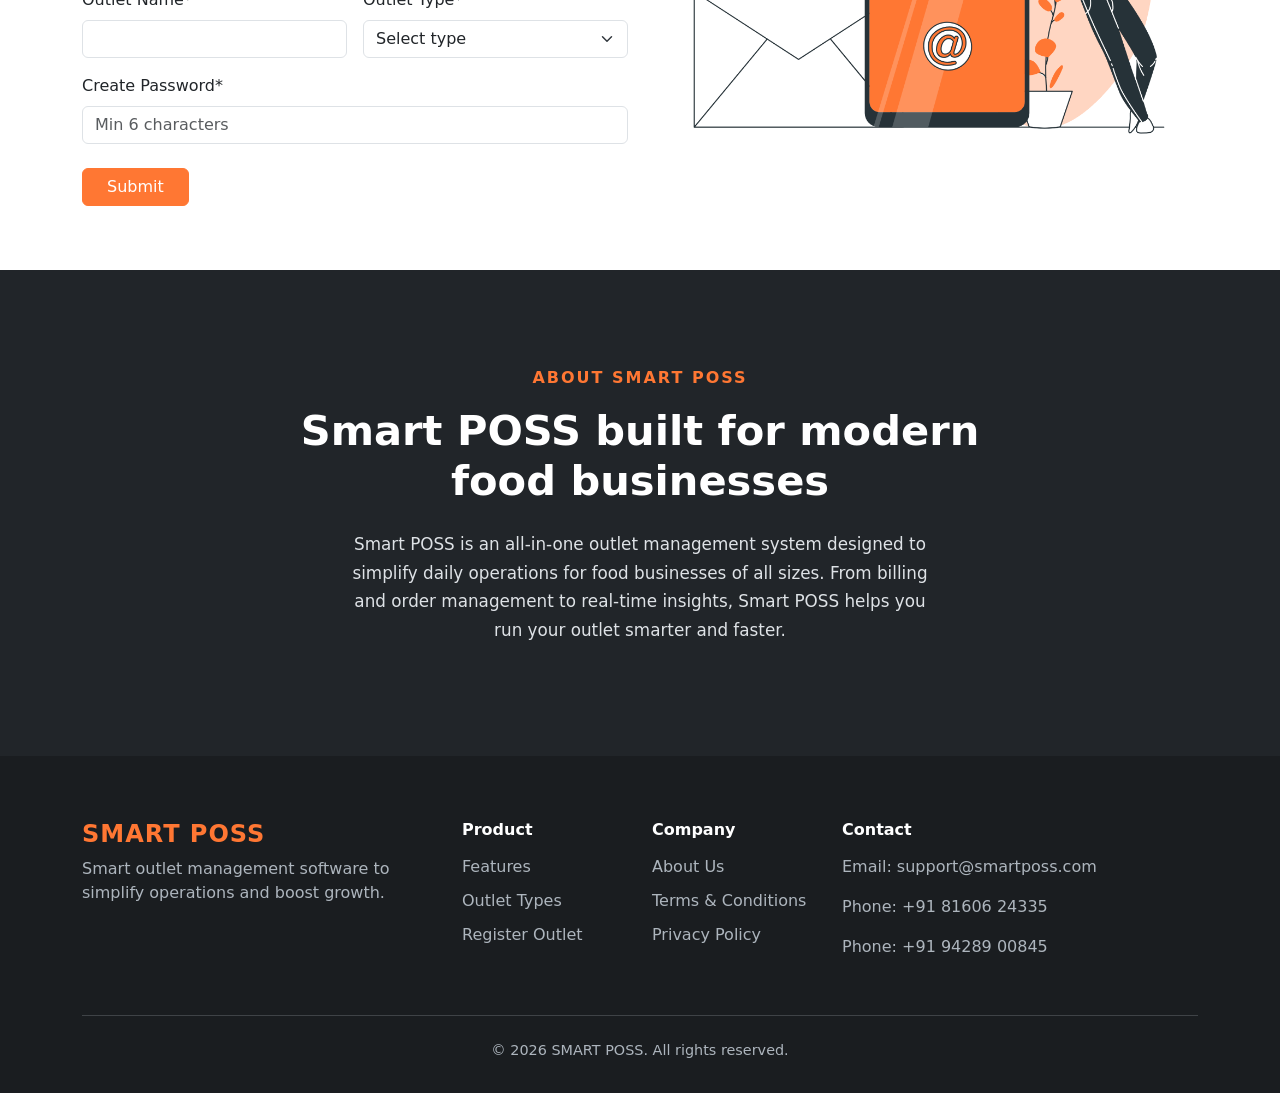
==== commit ea7ca13d: "updated frontend files in backend by fd" ====
--- a/backend/smart-poss-backend/src/main/resources/static/index.html
+++ b/backend/smart-poss-backend/src/main/resources/static/index.html
@@ -263,7 +263,7 @@
         <span class="about-tag">ABOUT SMART POSS</span>
 
         <h2 class="about-title mt-3">
-          Smart POS built for modern food businesses
+          Smart POSS built for modern food businesses
         </h2>
 
         <p class="about-text mt-4 mx-auto">
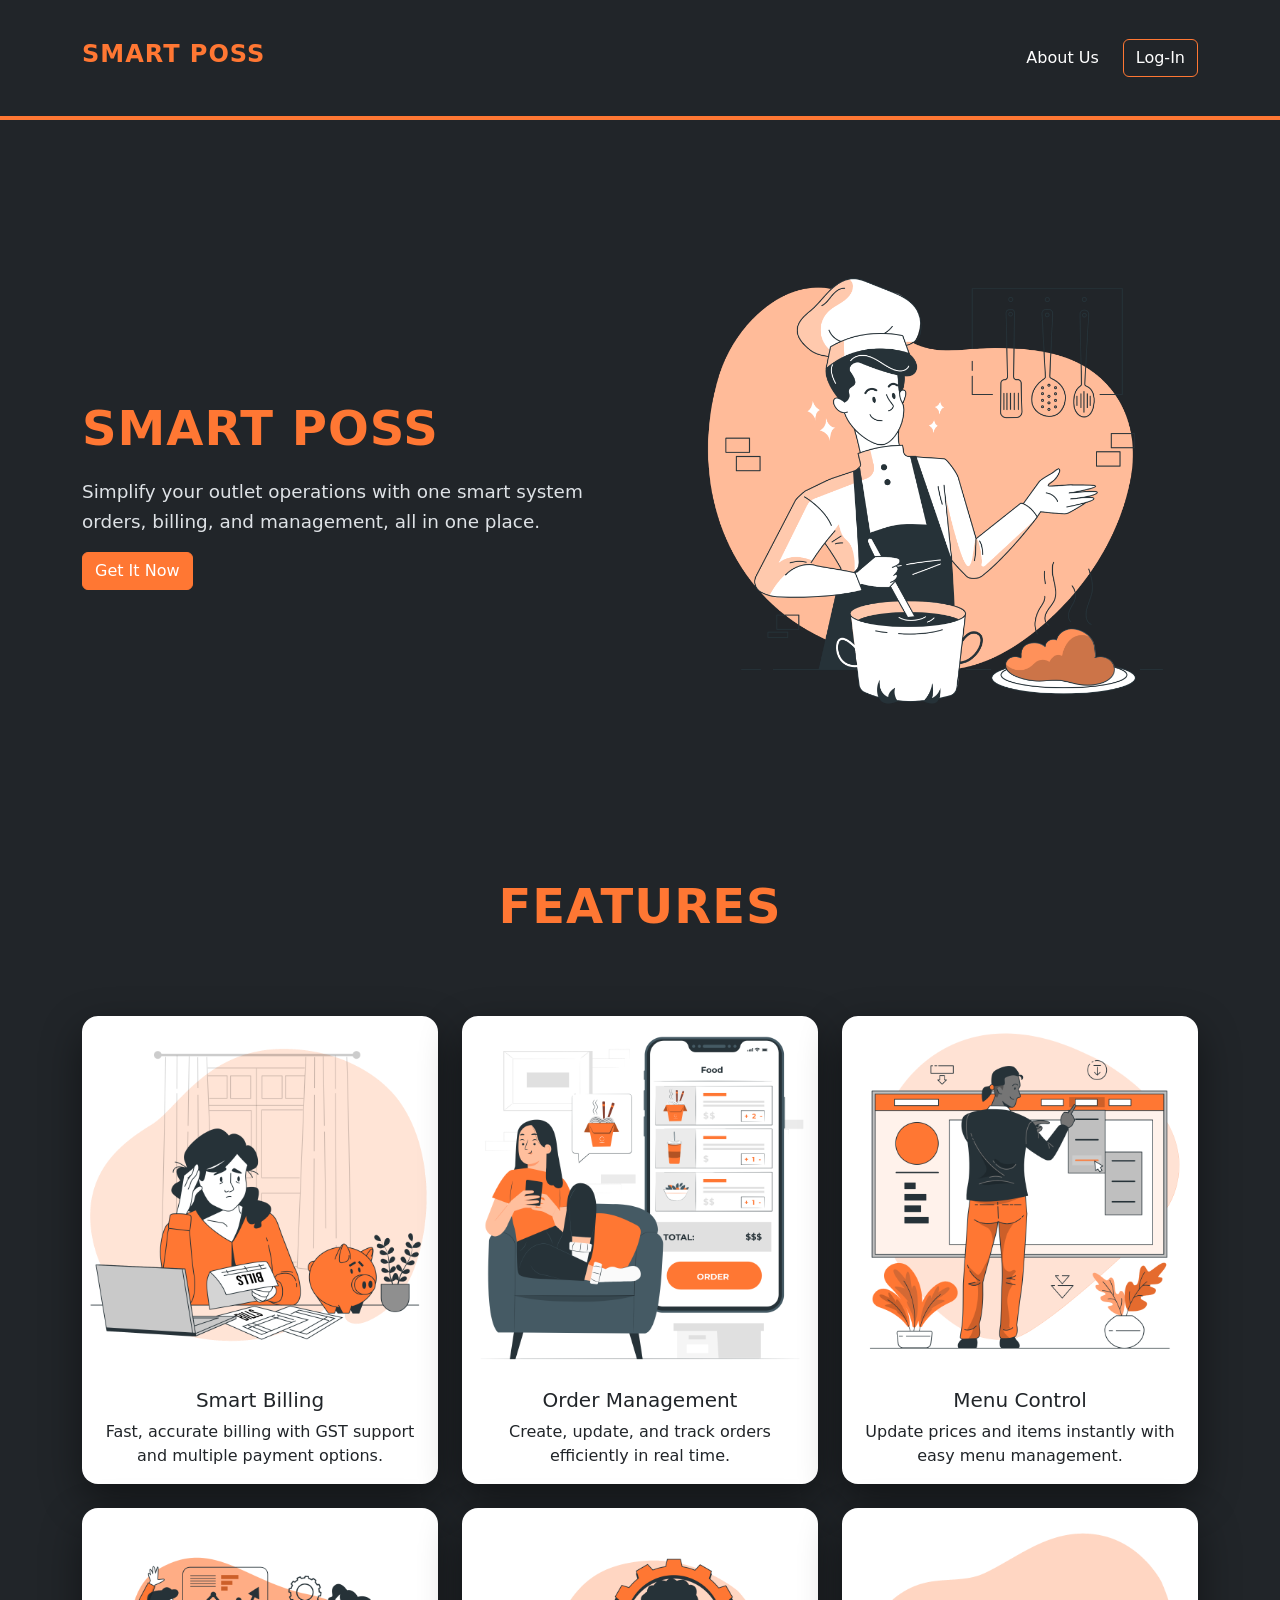
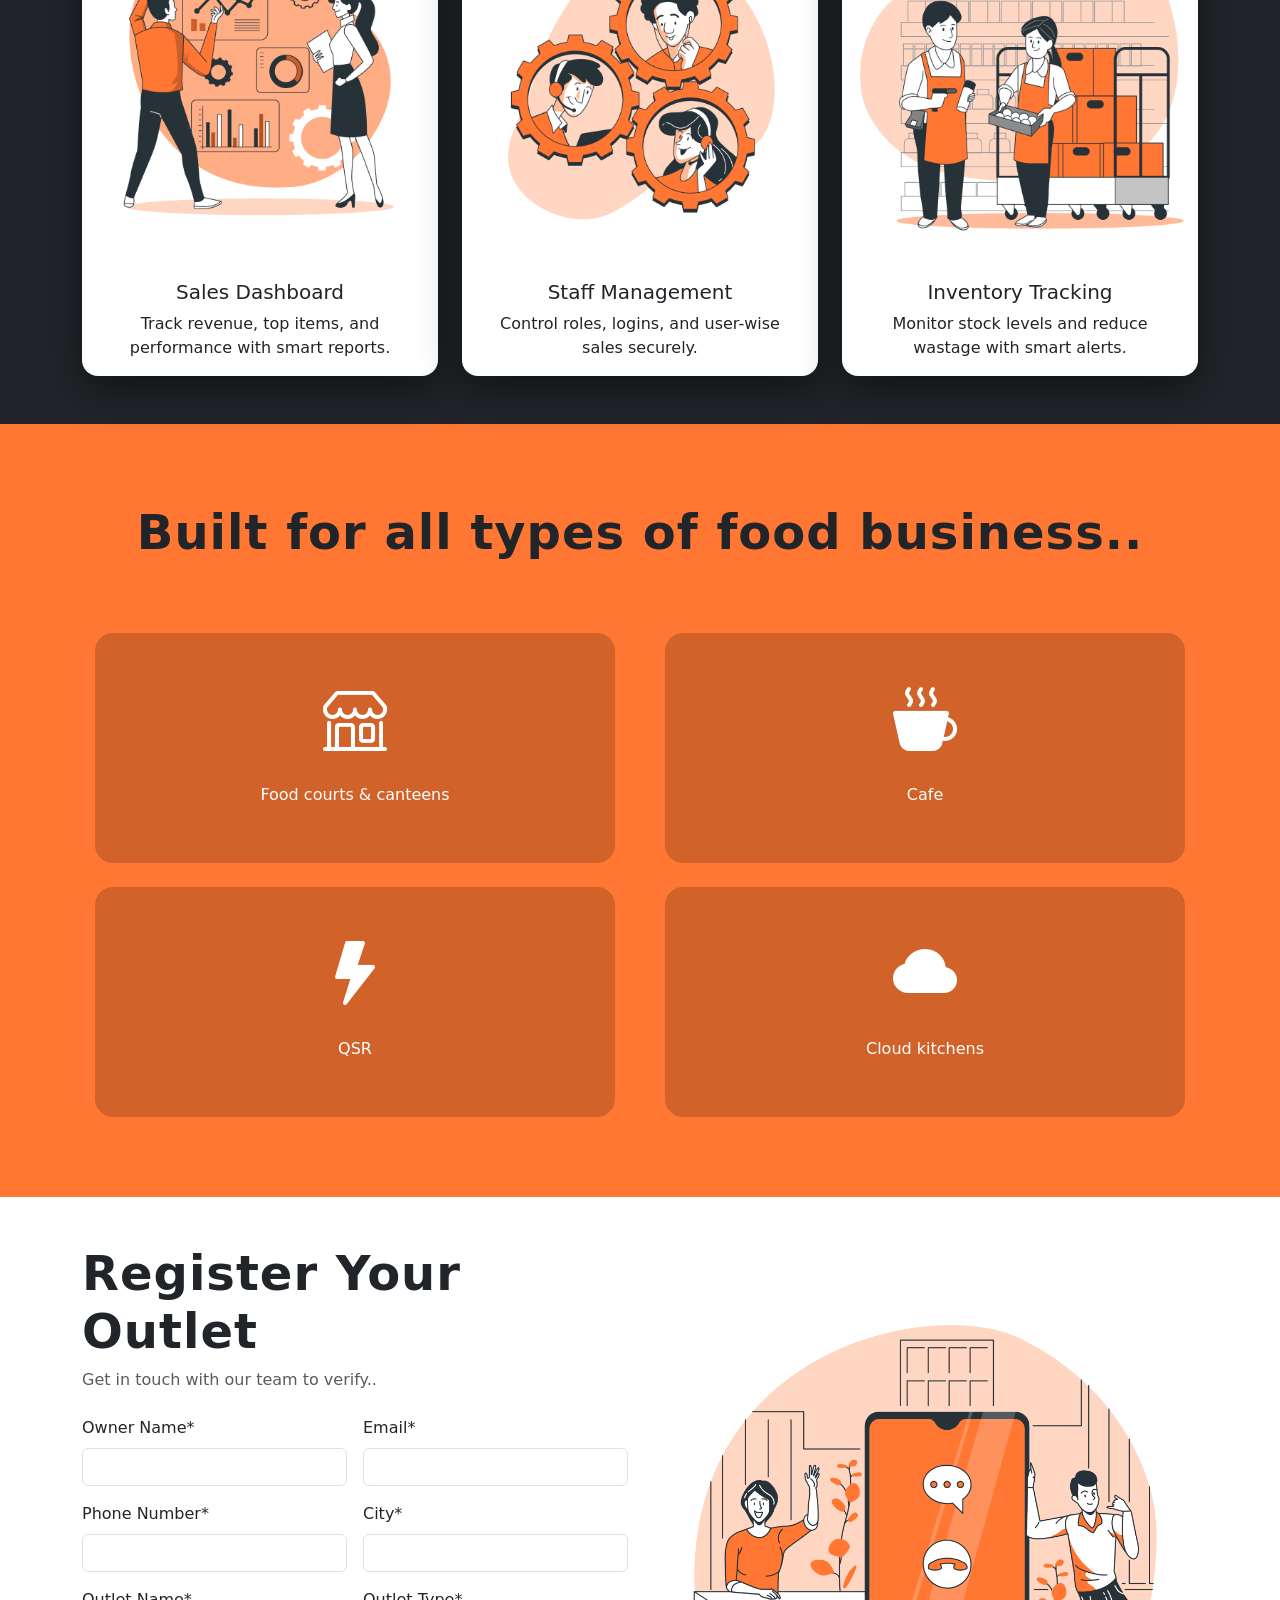
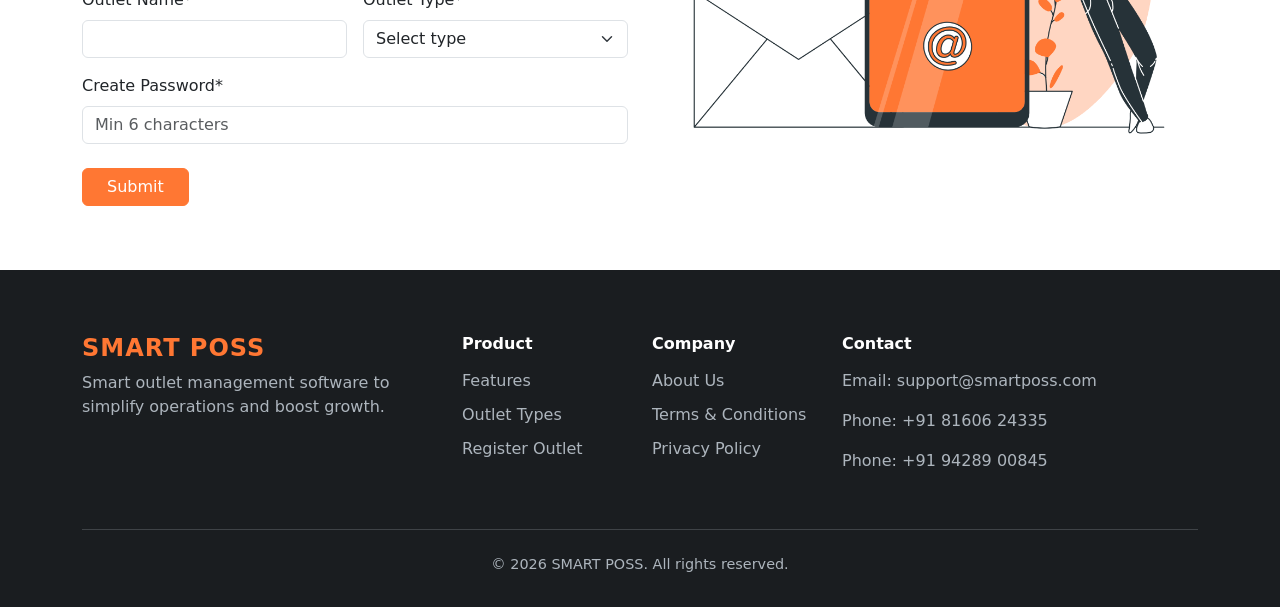
==== commit e5cfa57b: "city field fixed , unique menu item and login form updated" ====
--- a/backend/smart-poss-backend/src/main/resources/static/index.html
+++ b/backend/smart-poss-backend/src/main/resources/static/index.html
@@ -5,56 +5,50 @@
     <meta name="viewport" content="width=device-width, initial-scale=1.0">
     <title>Smart Poss</title>
     <link rel="icon" type="image/png" href="src/favicon.png">
-    <!-- <link rel="stylesheet" href="style.css"> -->
     <link href="https://cdn.jsdelivr.net/npm/bootstrap@5.3.8/dist/css/bootstrap.min.css" rel="stylesheet" integrity="sha384-sRIl4kxILFvY47J16cr9ZwB07vP4J8+LH7qKQnuqkuIAvNWLzeN8tE5YBujZqJLB" crossorigin="anonymous">
-    <link href="https://cdn.jsdelivr.net/npm/bootstrap-icons/font/bootstrap-icons.css" rel="stylesheet">    
+    <link href="https://cdn.jsdelivr.net/npm/bootstrap-icons/font/bootstrap-icons.css" rel="stylesheet">
     <link rel="stylesheet" href="style.css">
 </head>
 <body>
-        <nav class="navbar navbar-expand-lg navbar-dark bg-dark">
-            <div class="container">
-                <a class="navbar-brand d-flex align-items-center" href="#">
-                    <!-- <img src="src/logo.png" alt="SMART POSS" class="navbar-logo"> -->
-                    <h1 class="logo-title">SMART POSS</h1>
-                </a>
-                <div class="d-flex ms-auto align-items-center">
-                    <a class="nav-link text-white me-4" href="#about-us">About Us</a>
-                    <a class="btn btn-outline-danger" href="auth.html">Log-In</a>
-                </div>
-            </div>
-        </nav>
-        
-        <section class="hero-section d-flex align-items-center">
-            <div class="container">
-                <div class="row align-items-center">
-                    <!-- col-1 -->
-                    <div class="col-lg-6 text-white">
-                        <h1 class="hero-title">SMART POSS</h1>
-                        <p class="hero-subtext">
-                          “Simplify your outlet operations with one smart system — orders, billing, and management, all in one place.”
-                        </p>
-                        <button class="btn btn-danger" onclick="document.getElementById('register').scrollIntoView({ behavior: 'smooth' });">
-                          Get It Now
-                        </button>
-                    </div>
-                    <!-- col-2/ -->
-                    <div class="col-lg-6 text-center">
-                        <img src="src/Chef-bro.png" alt="" class="hero-img">
-                    </div>
-                </div>
-            </div>
-        </section>
-
-      <section id="features" class="features-section py-5">
-        <div class="container">
+<nav class="navbar navbar-expand-lg navbar-dark bg-dark">
+    <div class="container">
+        <a class="navbar-brand d-flex align-items-center" href="#">
+            <h1 class="logo-title">SMART POSS</h1>
+        </a>
+        <div class="d-flex ms-auto align-items-center">
+            <a class="nav-link text-white me-4" href="#about-us">About Us</a>
+            <a class="btn btn-outline-danger" href="auth.html">Log-In</a>
+        </div>
+    </div>
+</nav>
+
+<section class="hero-section d-flex align-items-center">
+    <div class="container">
+        <div class="row align-items-center">
+            <div class="col-lg-6 text-white">
+                <h1 class="hero-title">SMART POSS</h1>
+                <p class="hero-subtext">
+                    Simplify your outlet operations with one smart system orders, billing, and management, all in one place.
+                </p>
+                <button class="btn btn-danger" onclick="document.getElementById('register').scrollIntoView({ behavior: 'smooth' });">
+                    Get It Now
+                </button>
+            </div>
+            <div class="col-lg-6 text-center">
+                <img src="src/Chef-bro.png" alt="" class="hero-img">
+            </div>
+        </div>
+    </div>
+</section>
+
+<section id="features" class="features-section py-5">
+    <div class="container">
         <h1 class="feature-title text-center mb-5">FEATURES</h1>
 
         <div class="row justify-content-center g-4">
-            <!-- Card 1 -->
-            <div class="col-md-4 d-flex justify-content-center">
-                <div class="card feature-card text-center" style="width: 25rem;">
-                    <img src="src/Money stress-bro.png"
-                         class="card-img-top" alt="...">
+            <div class="col-md-4 d-flex justify-content-center">
+                <div class="card feature-card text-center" style="width: 25rem;">
+                    <img src="src/Money stress-bro.png" class="card-img-top" alt="...">
                     <div class="card-body text-center">
                         <h5 class="card-title">Smart Billing</h5>
                         <p class="card-text">
@@ -64,11 +58,9 @@
                 </div>
             </div>
 
-            <!-- Card 2 -->
-            <div class="col-md-4 d-flex justify-content-center">
-                <div class="card feature-card text-center" style="width: 25rem;">
-                    <img src="src/Order food-pana.png"
-                         class="card-img-top" alt="...">
+            <div class="col-md-4 d-flex justify-content-center">
+                <div class="card feature-card text-center" style="width: 25rem;">
+                    <img src="src/Order food-pana.png" class="card-img-top" alt="...">
                     <div class="card-body text-center">
                         <h5 class="card-title">Order Management</h5>
                         <p class="card-text">
@@ -78,11 +70,9 @@
                 </div>
             </div>
 
-            <!-- Card 3 -->
-            <div class="col-md-4 d-flex justify-content-center">
-                <div class="card feature-card text-center" style="width: 25rem;">
-                    <img src="src/Dropdown menu-bro.png"
-                         class="card-img-top" alt="...">
+            <div class="col-md-4 d-flex justify-content-center">
+                <div class="card feature-card text-center" style="width: 25rem;">
+                    <img src="src/Dropdown menu-bro.png" class="card-img-top" alt="...">
                     <div class="card-body text-center">
                         <h5 class="card-title">Menu Control</h5>
                         <p class="card-text">
@@ -92,10 +82,9 @@
                 </div>
             </div>
 
-            <!-- Card 4 -->
-            <div class="col-md-4 d-flex justify-content-center">
-                <div class="card feature-card text-center" style="width: 25rem;">
-                   <img src="src/Business Plan-bro.png" class="card-img-top" alt="...">
+            <div class="col-md-4 d-flex justify-content-center">
+                <div class="card feature-card text-center" style="width: 25rem;">
+                    <img src="src/Business Plan-bro.png" class="card-img-top" alt="...">
                     <div class="card-body text-center">
                         <h5 class="card-title">Sales Dashboard</h5>
                         <p class="card-text">
@@ -105,7 +94,6 @@
                 </div>
             </div>
 
-            <!-- Card 5 -->
             <div class="col-md-4 d-flex justify-content-center">
                 <div class="card feature-card text-center" style="width: 25rem;">
                     <img src="src/Connecting teams-bro.png" class="card-img-top" alt="...">
@@ -118,7 +106,6 @@
                 </div>
             </div>
 
-            <!-- Card 6 -->
             <div class="col-md-4 d-flex justify-content-center">
                 <div class="card feature-card text-center" style="width: 25rem;">
                     <img src="src/Supermarket workers-bro.png" class="card-img-top" alt="...">
@@ -132,246 +119,178 @@
             </div>
         </div>
     </div>
-    </section>
-
+</section>
 
 <section id="outlet-type" class="outlet-section text-center">
-  <div class="container">
-    <!-- <p class="text-uppercase small">OUTLET TYPES</p> -->
-    <h1 class="outlet-title text-center mb-5">Built for all types of food business..</h1>
-    <div class="row justify-content-center g-4 mt-5">
-
-  <div class="col-lg-6 col-md-6 col-12 d-flex justify-content-center">
-    <div class="outlet-card text-center w-100">
-      <i class="bi bi-shop outlet-icon"></i>
-      <p>Food courts & canteens</p>
-    </div>
-  </div>
-
-  <div class="col-lg-6 col-md-6 col-12 d-flex justify-content-center">
-    <div class="outlet-card text-center w-100">
-      <i class="bi bi-cup-hot-fill outlet-icon"></i>
-      <p>Cafe</p>
-    </div>
-  </div>
-
-  <div class="col-lg-6 col-md-6 col-12 d-flex justify-content-center">
-    <div class="outlet-card text-center w-100">
-      <i class="bi bi-lightning-fill outlet-icon"></i>
-      <p>QSR</p>
-    </div>
-  </div>
-
-  <div class="col-lg-6 col-md-6 col-12 d-flex justify-content-center">
-    <div class="outlet-card text-center w-100">
-      <i class="bi bi-cloud-fill outlet-icon"></i>
-      <p>Cloud kitchens</p>
-    </div>
-  </div>
-
-</div>
-  </div>
-</section>
-
+    <div class="container">
+        <h1 class="outlet-title text-center mb-5">Built for all types of food business..</h1>
+        <div class="row justify-content-center g-4 mt-5">
+            <div class="col-lg-6 col-md-6 col-12 d-flex justify-content-center">
+                <div class="outlet-card text-center w-100">
+                    <i class="bi bi-shop outlet-icon"></i>
+                    <p>Food courts & canteens</p>
+                </div>
+            </div>
+            <div class="col-lg-6 col-md-6 col-12 d-flex justify-content-center">
+                <div class="outlet-card text-center w-100">
+                    <i class="bi bi-cup-hot-fill outlet-icon"></i>
+                    <p>Cafe</p>
+                </div>
+            </div>
+            <div class="col-lg-6 col-md-6 col-12 d-flex justify-content-center">
+                <div class="outlet-card text-center w-100">
+                    <i class="bi bi-lightning-fill outlet-icon"></i>
+                    <p>QSR</p>
+                </div>
+            </div>
+            <div class="col-lg-6 col-md-6 col-12 d-flex justify-content-center">
+                <div class="outlet-card text-center w-100">
+                    <i class="bi bi-cloud-fill outlet-icon"></i>
+                    <p>Cloud kitchens</p>
+                </div>
+            </div>
+        </div>
+    </div>
+</section>
 
 <section id="register" class="demo-section py-5">
-  <div class="container">
-    <div class="row align-items-center">
-
-      <!-- Left: Form -->
-      <div class="col-lg-6">
-        <!-- <h2 class="fw-bold">Schedule a free demo</h2> -->
-        <h1 class="demo-title">Register Your Outlet</h1>
-        <p class="text-muted mb-4">
-          Get in touch with our team to verify..
-        </p>
-
-        <form id="outletForm" >
-
-          <div class="row g-3">
-            <div class="col-md-6">
-              <label class="form-label">Owner Name*</label>
-              <input type="text" class="form-control" id="ownerName" name="ownerName" required>
-            </div>
-
-            <div class="col-md-6">
-              <label class="form-label">Email*</label>
-              <input type="email" class="form-control" id="email" name="email" required>
-            </div>
-
-            <div class="col-md-6">
-              <label class="form-label">Phone Number*</label>
-              <input type="tel" class="form-control" id="phoneNumber" name="phoneNumber" minlength="10" maxlength="10" pattern="[0-9]{10}" required>
-            </div>
-
-            <div class="col-md-6">
-              <label class="form-label">City*</label>
-              <input type="text" class="form-control" id="city" name="city" required>
-            </div>
-
-            <div class="col-md-6">
-              <label class="form-label">Outlet Name*</label>
-              <input type="text" class="form-control" id="outletName" name="outletName" required>
-            </div>
-
-            <div class="col-md-6">
-              <label class="form-label">Outlet Type*</label>
-              <select class="form-select" id="outletType" name="outletType" required>
-                <option value="">Select type</option>
-                <option>Food Court</option>
-                <option>Cafe</option>
-                <option>QSR</option>
-                <option>Bakery</option>
-                <option>Cloud Kitchen</option>
-              </select>
-            </div>
-
-            <!-- 🔐 Password Field (Added) -->
-          <div class="col-md-12">
-            <label class="form-label">Create Password*</label>
-            <input type="password" id="password" class="form-control" name="password" minlength="6" placeholder="Min 6 characters" required>
-
-            <!-- <span class="input-group-text" style="cursor:pointer" onclick="togglePassword()">
-              <i class="bi bi-eye" id="eyeIcon"></i>
-            </span> -->
-          </div>
-          </div>
-
-          <button type="submit" class="btn btn-danger submit-btn mt-4 px-4">
-            Submit
-          </button>
-            <!-- 🟨 ADDED -->
-            <div id="formMessage" class="mt-3"></div>
-
-        </form>
-      </div>
-
-      <!-- Right: Illustration -->
-      <div class="col-lg-6 text-center">
-        <img src="src/Contact us-bro.png" class="img-fluid" alt="Demo">
-      </div>
-    </div>
-  </div>
-</section>  
-
-
-<section id="about-us" class="about-section">
-  <div class="container">
-    <div class="row justify-content-center text-center">
-
-      <div class="col-lg-8">
-        <span class="about-tag">ABOUT SMART POSS</span>
-
-        <h2 class="about-title mt-3">
-          Smart POSS built for modern food businesses
-        </h2>
-
-        <p class="about-text mt-4 mx-auto">
-          Smart POSS is an all-in-one outlet management system designed to simplify
-          daily operations for food businesses of all sizes. From billing and order
-          management to real-time insights, Smart POSS helps you run your outlet smarter
-          and faster.
-        </p>
-
-        <!-- <ul class="about-list mt-4">
-          <li>Fast & easy billing</li>
-          <li>Real-time sales insights</li>
-          <li>Supports all outlet types</li>
-          <li>Secure & reliable system</li>
-        </ul> -->
-      </div>
-
-    </div>
-  </div>
-</section>
-
+    <div class="container">
+        <div class="row align-items-center">
+            <div class="col-lg-6">
+                <h1 class="demo-title">Register Your Outlet</h1>
+                <p class="text-muted mb-4">Get in touch with our team to verify..</p>
+
+                <form id="outletForm">
+                    <div class="row g-3">
+                        <div class="col-md-6">
+                            <label class="form-label">Owner Name*</label>
+                            <input type="text" class="form-control" id="ownerName" name="ownerName" required>
+                        </div>
+
+                        <div class="col-md-6">
+                            <label class="form-label">Email*</label>
+                            <input type="email" class="form-control" id="email" name="email" required>
+                        </div>
+
+                        <div class="col-md-6">
+                            <label class="form-label">Phone Number*</label>
+                            <input type="tel" class="form-control" id="phoneNumber" name="phoneNumber" minlength="10" maxlength="10" pattern="[0-9]{10}" required>
+                        </div>
+
+                        <div class="col-md-6">
+                            <label class="form-label">City*</label>
+                            <input type="text" class="form-control" id="city" name="city" pattern="[A-Za-z\s]+" title="City should only contain letters" required>
+                        </div>
+
+                        <div class="col-md-6">
+                            <label class="form-label">Outlet Name*</label>
+                            <input type="text" class="form-control" id="outletName" name="outletName" required>
+                        </div>
+
+                        <div class="col-md-6">
+                            <label class="form-label">Outlet Type*</label>
+                            <select class="form-select" id="outletType" name="outletType" required>
+                                <option value="">Select type</option>
+                                <option>Food Court</option>
+                                <option>Cafe</option>
+                                <option>QSR</option>
+                                <option>Bakery</option>
+                                <option>Cloud Kitchen</option>
+                            </select>
+                        </div>
+
+                        <div class="col-md-12">
+                            <label class="form-label">Create Password*</label>
+                            <input type="password" id="password" class="form-control" name="password" minlength="6" placeholder="Min 6 characters" required>
+                        </div>
+                    </div>
+
+                    <button type="submit" class="btn btn-danger submit-btn mt-4 px-4">Submit</button>
+                    <div id="formMessage" class="mt-3"></div>
+                </form>
+            </div>
+
+            <div class="col-lg-6 text-center">
+                <img src="src/Contact us-bro.png" class="img-fluid" alt="Demo">
+            </div>
+        </div>
+    </div>
+</section>
 
 <footer class="footer-section">
-  <div class="container">
-    <div class="row">
-
-      <!-- BRAND -->
-      <div class="col-lg-4 mb-4">
-        <h4 class="footer-logo">SMART POSS</h4>
-        <p class="footer-text">
-          Smart outlet management software to simplify operations and boost growth.
-        </p>
-      </div>
-
-      <!-- LINKS -->
-      <div class="col-lg-2 col-md-4 mb-4">
-        <h6 class="footer-title">Product</h6>
-        <ul class="footer-links">
-          <li><a href="#features">Features</a></li>
-          <li><a href="#outlet-type">Outlet Types</a></li>
-          <li><a href="#register">Register Outlet</a></li>
-        </ul>
-      </div>
-
-      <div class="col-lg-2 col-md-4 mb-4">
-        <h6 class="footer-title">Company</h6>
-        <ul class="footer-links">
-          <li><a href="#about-us">About Us</a></li>
-          <li><a href="#">Terms & Conditions</a></li>
-          <li><a href="#">Privacy Policy</a></li>
-        </ul>
-      </div>
-
-      <!-- CONTACT -->
-      <div class="col-lg-4 col-md-4 mb-4">
-        <h6 class="footer-title">Contact</h6>
-        <p>Email: support@smartposs.com</p>
-        <p>Phone: +91 81606 24335</p>
-        <p>Phone: +91 94289 00845</p>
-      </div>
-
-    </div>
-
-    <hr>
-
-    <div class="text-center footer-bottom">
-      © 2026 SMART POSS. All rights reserved.
-    </div>
-  </div>
+    <div class="container">
+        <div class="row">
+            <div class="col-lg-4 mb-4">
+                <h4 class="footer-logo">SMART POSS</h4>
+                <p class="footer-text">Smart outlet management software to simplify operations and boost growth.</p>
+            </div>
+            <div class="col-lg-2 col-md-4 mb-4">
+                <h6 class="footer-title">Product</h6>
+                <ul class="footer-links">
+                    <li><a href="#features">Features</a></li>
+                    <li><a href="#outlet-type">Outlet Types</a></li>
+                    <li><a href="#register">Register Outlet</a></li>
+                </ul>
+            </div>
+            <div class="col-lg-2 col-md-4 mb-4">
+                <h6 class="footer-title">Company</h6>
+                <ul class="footer-links">
+                    <li><a href="#about-us">About Us</a></li>
+                    <li><a href="#">Terms & Conditions</a></li>
+                    <li><a href="#">Privacy Policy</a></li>
+                </ul>
+            </div>
+            <div class="col-lg-4 col-md-4 mb-4">
+                <h6 class="footer-title">Contact</h6>
+                <p>Email: support@smartposs.com</p>
+                <p>Phone: +91 81606 24335</p>
+                <p>Phone: +91 94289 00845</p>
+            </div>
+        </div>
+        <hr>
+        <div class="text-center footer-bottom">© 2026 SMART POSS. All rights reserved.</div>
+    </div>
 </footer>
 
-
 <script src="https://cdn.jsdelivr.net/npm/bootstrap@5.3.8/dist/js/bootstrap.bundle.min.js" integrity="sha384-FKyoEForCGlyvwx9Hj09JcYn3nv7wiPVlz7YYwJrWVcXK/BmnVDxM+D2scQbITxI" crossorigin="anonymous"></script>
-        <script src="api.js"></script>
-
-        <script>
-            document.getElementById("outletForm").addEventListener("submit", function(e) {
-                e.preventDefault();
-
-                const data = {
-                    ownerName: document.getElementById("ownerName").value,
-                    email: document.getElementById("email").value,
-                    phoneNumber: document.getElementById("phoneNumber").value,
-                    city: document.getElementById("city").value,
-                    outletName: document.getElementById("outletName").value,
-                    outletType: document.getElementById("outletType").value,
-                    password: document.getElementById("password").value
-                };
-
-                const msg = document.getElementById("formMessage");
-
-                postData("/outlets/register", data)
-                    .then(res => {
-
-                        msg.innerHTML = "✅ Registration successful! Approval confirmation will be sent via email.";
-                        msg.style.color = "green";
-
-                        document.getElementById("outletForm").reset();
-                    })
-                    .catch(err => {
-
-                        msg.innerHTML = err.message || "❌ Registration failed";
-                        msg.style.color = "red";
-
-                        console.error(err);
-                    });
+<script src="api.js"></script>
+
+<script>
+    document.getElementById("outletForm").addEventListener("submit", function(e) {
+        e.preventDefault();
+
+        // TASK-2: ADDITIONAL JS VALIDATION FOR CITY
+        const cityValue = document.getElementById("city").value;
+        const msg = document.getElementById("formMessage");
+
+        if (/\d/.test(cityValue)) {
+            msg.innerHTML = "❌ City name cannot contain numbers.";
+            msg.style.color = "red";
+            return;
+        }
+
+        const data = {
+            ownerName: document.getElementById("ownerName").value,
+            email: document.getElementById("email").value,
+            phoneNumber: document.getElementById("phoneNumber").value,
+            city: cityValue,
+            outletName: document.getElementById("outletName").value,
+            outletType: document.getElementById("outletType").value,
+            password: document.getElementById("password").value
+        };
+
+        postData("/outlets/register", data)
+            .then(res => {
+                msg.innerHTML = "✅ Registration successful! Approval confirmation will be sent via email.";
+                msg.style.color = "green";
+                document.getElementById("outletForm").reset();
+            })
+            .catch(err => {
+                msg.innerHTML = err.message || "❌ Registration failed";
+                msg.style.color = "red";
+                console.error(err);
             });
-
-        </script>
+    });
+</script>
 </body>
 </html>
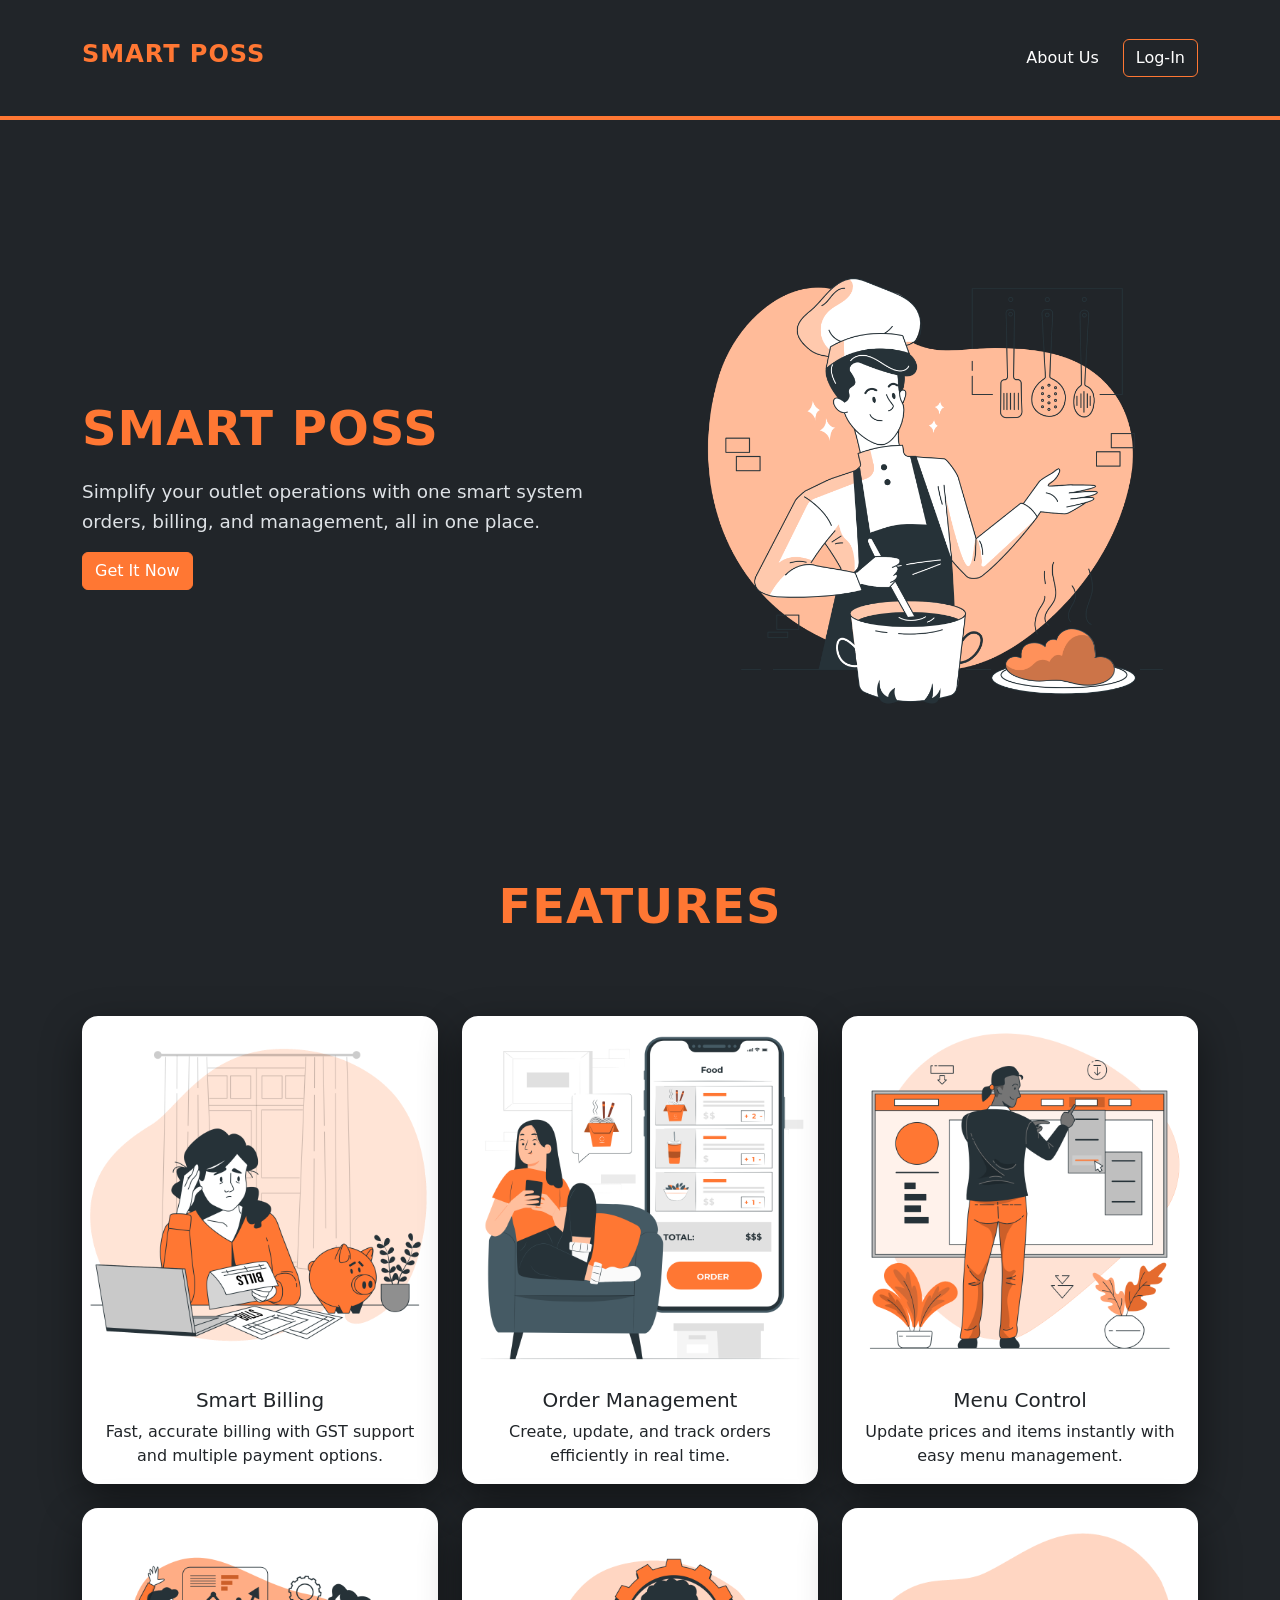
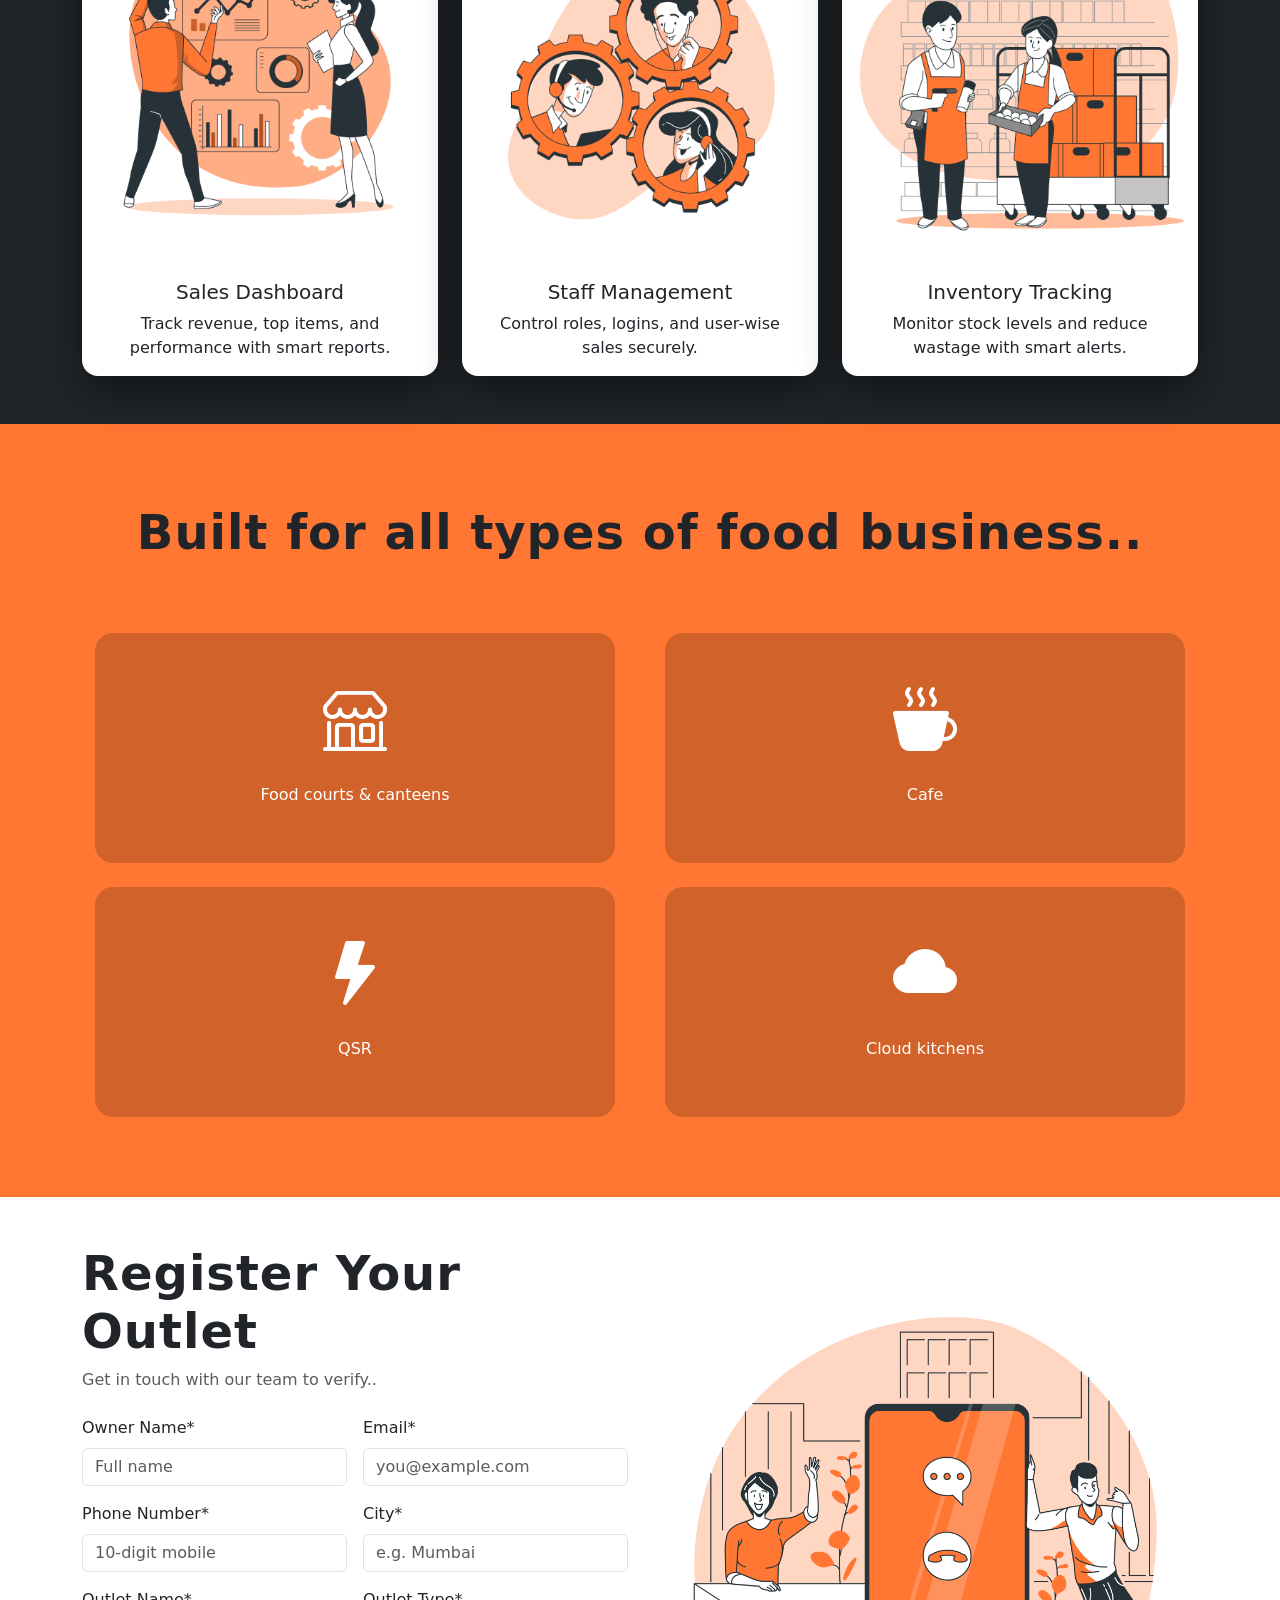
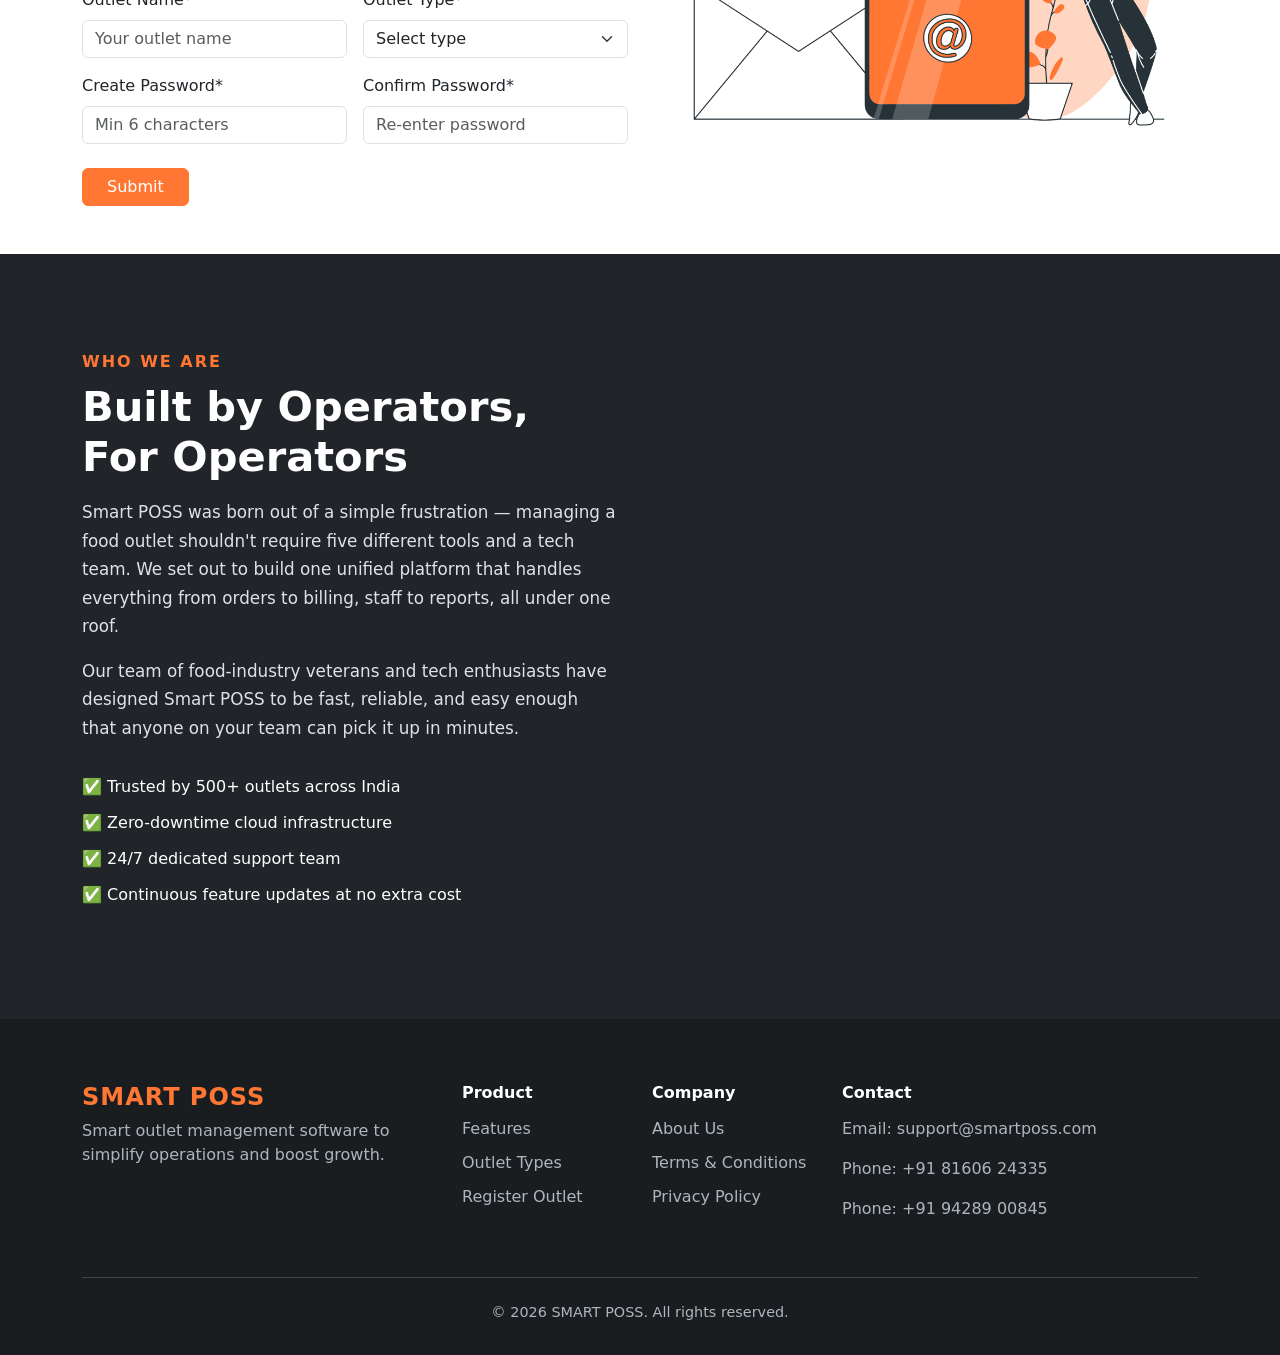
==== commit edf9eefc: "Minor changes in UI , databse uri change , filed validation improved" ====
--- a/backend/smart-poss-backend/src/main/resources/static/index.html
+++ b/backend/smart-poss-backend/src/main/resources/static/index.html
@@ -15,9 +15,19 @@
         <a class="navbar-brand d-flex align-items-center" href="#">
             <h1 class="logo-title">SMART POSS</h1>
         </a>
-        <div class="d-flex ms-auto align-items-center">
-            <a class="nav-link text-white me-4" href="#about-us">About Us</a>
-            <a class="btn btn-outline-danger" href="auth.html">Log-In</a>
+        <button class="navbar-toggler" type="button" data-bs-toggle="collapse" data-bs-target="#navbarNav"
+            aria-controls="navbarNav" aria-expanded="false" aria-label="Toggle navigation">
+            <span class="navbar-toggler-icon"></span>
+        </button>
+        <div class="collapse navbar-collapse" id="navbarNav">
+            <ul class="navbar-nav ms-auto align-items-center">
+                <li class="nav-item">
+                    <a class="nav-link text-white me-3" href="#about-us">About Us</a>
+                </li>
+                <li class="nav-item">
+                    <a class="btn btn-outline-danger" href="auth.html">Log-In</a>
+                </li>
+            </ul>
         </div>
     </div>
 </nav>
@@ -160,36 +170,50 @@
                 <h1 class="demo-title">Register Your Outlet</h1>
                 <p class="text-muted mb-4">Get in touch with our team to verify..</p>
 
-                <form id="outletForm">
+                <!-- Global alert -->
+                <div id="formMessage" class="mb-3"></div>
+
+                <form id="outletForm" novalidate>
                     <div class="row g-3">
-                        <div class="col-md-6">
-                            <label class="form-label">Owner Name*</label>
-                            <input type="text" class="form-control" id="ownerName" name="ownerName" required>
-                        </div>
-
-                        <div class="col-md-6">
-                            <label class="form-label">Email*</label>
-                            <input type="email" class="form-control" id="email" name="email" required>
-                        </div>
-
-                        <div class="col-md-6">
-                            <label class="form-label">Phone Number*</label>
-                            <input type="tel" class="form-control" id="phoneNumber" name="phoneNumber" minlength="10" maxlength="10" pattern="[0-9]{10}" required>
-                        </div>
-
-                        <div class="col-md-6">
-                            <label class="form-label">City*</label>
-                            <input type="text" class="form-control" id="city" name="city" pattern="[A-Za-z\s]+" title="City should only contain letters" required>
-                        </div>
-
-                        <div class="col-md-6">
-                            <label class="form-label">Outlet Name*</label>
-                            <input type="text" class="form-control" id="outletName" name="outletName" required>
-                        </div>
-
-                        <div class="col-md-6">
-                            <label class="form-label">Outlet Type*</label>
-                            <select class="form-select" id="outletType" name="outletType" required>
+
+                        <div class="col-md-6">
+                            <label class="form-label" for="ownerName">Owner Name*</label>
+                            <input type="text" class="form-control" id="ownerName" name="ownerName"
+                                   placeholder="Full name" autocomplete="name">
+                            <div class="invalid-feedback" id="err-ownerName"></div>
+                        </div>
+
+                        <div class="col-md-6">
+                            <label class="form-label" for="email">Email*</label>
+                            <input type="email" class="form-control" id="email" name="email"
+                                   placeholder="you@example.com" autocomplete="email">
+                            <div class="invalid-feedback" id="err-email"></div>
+                        </div>
+
+                        <div class="col-md-6">
+                            <label class="form-label" for="phoneNumber">Phone Number*</label>
+                            <input type="tel" class="form-control" id="phoneNumber" name="phoneNumber"
+                                   placeholder="10-digit mobile" maxlength="10" autocomplete="tel">
+                            <div class="invalid-feedback" id="err-phoneNumber"></div>
+                        </div>
+
+                        <div class="col-md-6">
+                            <label class="form-label" for="city">City*</label>
+                            <input type="text" class="form-control" id="city" name="city"
+                                   placeholder="e.g. Mumbai" autocomplete="address-level2">
+                            <div class="invalid-feedback" id="err-city"></div>
+                        </div>
+
+                        <div class="col-md-6">
+                            <label class="form-label" for="outletName">Outlet Name*</label>
+                            <input type="text" class="form-control" id="outletName" name="outletName"
+                                   placeholder="Your outlet name">
+                            <div class="invalid-feedback" id="err-outletName"></div>
+                        </div>
+
+                        <div class="col-md-6">
+                            <label class="form-label" for="outletType">Outlet Type*</label>
+                            <select class="form-select" id="outletType" name="outletType">
                                 <option value="">Select type</option>
                                 <option>Food Court</option>
                                 <option>Cafe</option>
@@ -197,21 +221,89 @@
                                 <option>Bakery</option>
                                 <option>Cloud Kitchen</option>
                             </select>
-                        </div>
-
-                        <div class="col-md-12">
-                            <label class="form-label">Create Password*</label>
-                            <input type="password" id="password" class="form-control" name="password" minlength="6" placeholder="Min 6 characters" required>
-                        </div>
-                    </div>
-
-                    <button type="submit" class="btn btn-danger submit-btn mt-4 px-4">Submit</button>
-                    <div id="formMessage" class="mt-3"></div>
+                            <div class="invalid-feedback" id="err-outletType"></div>
+                        </div>
+
+                        <div class="col-md-6">
+                            <label class="form-label" for="password">Create Password*</label>
+                            <input type="password" id="password" class="form-control" name="password"
+                                   placeholder="Min 6 characters" autocomplete="new-password">
+                            <div class="invalid-feedback" id="err-password"></div>
+                        </div>
+
+                        <div class="col-md-6">
+                            <label class="form-label" for="confirmPassword">Confirm Password*</label>
+                            <input type="password" id="confirmPassword" class="form-control"
+                                   placeholder="Re-enter password" autocomplete="new-password">
+                            <div class="invalid-feedback" id="err-confirmPassword"></div>
+                        </div>
+
+                    </div>
+
+                    <button type="submit" id="submitBtn" class="btn btn-danger submit-btn mt-4 px-4">
+                        <span id="submitBtnText">Submit</span>
+                        <span id="submitSpinner" class="spinner-border spinner-border-sm ms-2 d-none" role="status"></span>
+                    </button>
                 </form>
             </div>
 
-            <div class="col-lg-6 text-center">
-                <img src="src/Contact us-bro.png" class="img-fluid" alt="Demo">
+            <div class="col-lg-6 text-center mt-5 mt-lg-0">
+                <img src="src/Contact us-bro.png" class="img-fluid" alt="Register your outlet">
+            </div>
+        </div>
+    </div>
+</section>
+
+<!-- About Us Section -->
+<section id="about-us" class="about-section">
+    <div class="container">
+        <div class="row align-items-center g-5">
+            <div class="col-lg-6">
+                <p class="about-tag text-uppercase mb-2">Who We Are</p>
+                <h2 class="about-title mb-3">Built by Operators, <br>For Operators</h2>
+                <p class="about-text">
+                    Smart POSS was born out of a simple frustration — managing a food outlet shouldn't require
+                    five different tools and a tech team. We set out to build one unified platform that handles
+                    everything from orders to billing, staff to reports, all under one roof.
+                </p>
+                <p class="about-text mt-3">
+                    Our team of food-industry veterans and tech enthusiasts have designed Smart POSS to be
+                    fast, reliable, and easy enough that anyone on your team can pick it up in minutes.
+                </p>
+                <ul class="about-list">
+                    <li>✅ Trusted by 500+ outlets across India</li>
+                    <li>✅ Zero-downtime cloud infrastructure</li>
+                    <li>✅ 24/7 dedicated support team</li>
+                    <li>✅ Continuous feature updates at no extra cost</li>
+                </ul>
+            </div>
+            <div class="col-lg-6">
+                <div class="row g-4">
+                    <div class="col-6">
+                        <div class="about-stat-card">
+                            <h3 class="about-stat-number">500+</h3>
+                            <p class="about-stat-label">Outlets Onboarded</p>
+                        </div>
+                    </div>
+                    <div class="col-6">
+                        <div class="about-stat-card">
+                            <h3 class="about-stat-number">10L+</h3>
+                            <p class="about-stat-label">Orders Processed</p>
+                        </div>
+                    </div>
+                    <div class="col-6">
+                        <div class="about-stat-card">
+                            <h3 class="about-stat-number">99.9%</h3>
+                            <p class="about-stat-label">Uptime Guaranteed</p>
+                        </div>
+                    </div>
+                    <div class="col-6">
+                        <div class="about-stat-card">
+                            <h3 class="about-stat-number">24/7</h3>
+                            <p class="about-stat-label">Customer Support</p>
+                        </div>
+                    </div>
+                </div>
             </div>
         </div>
     </div>
@@ -256,39 +348,173 @@
 <script src="api.js"></script>
 
 <script>
+    /* ── Helpers ── */
+    function setFieldError(fieldId, message) {
+        const input = document.getElementById(fieldId);
+        const errDiv = document.getElementById("err-" + fieldId);
+        if (!input || !errDiv) return;
+        input.classList.add("is-invalid");
+        errDiv.textContent = message;
+    }
+
+    function clearFieldError(fieldId) {
+        const input = document.getElementById(fieldId);
+        const errDiv = document.getElementById("err-" + fieldId);
+        if (!input || !errDiv) return;
+        input.classList.remove("is-invalid");
+        errDiv.textContent = "";
+    }
+
+    function setFieldValid(fieldId) {
+        const input = document.getElementById(fieldId);
+        if (!input) return;
+        input.classList.remove("is-invalid");
+        input.classList.add("is-valid");
+    }
+
+    function showGlobalMessage(message, type) {
+        const msg = document.getElementById("formMessage");
+        const icons = { success: "✅", error: "❌", warning: "⚠️" };
+        const bsType = type === "success" ? "success" : type === "warning" ? "warning" : "danger";
+        msg.innerHTML = `
+            <div class="alert alert-${bsType} alert-dismissible fade show py-2" role="alert">
+                ${icons[type] || ""} ${message}
+                <button type="button" class="btn-close" data-bs-dismiss="alert" aria-label="Close"></button>
+            </div>`;
+    }
+
+    /* ── Validation ── */
+    function validateForm() {
+        let valid = true;
+        const fields = ["ownerName", "email", "phoneNumber", "city", "outletName", "outletType", "password", "confirmPassword"];
+        fields.forEach(f => clearFieldError(f));
+
+        const ownerName = document.getElementById("ownerName").value.trim();
+        if (!ownerName) {
+            setFieldError("ownerName", "Owner name is required."); valid = false;
+        } else if (ownerName.length < 2) {
+            setFieldError("ownerName", "Name must be at least 2 characters."); valid = false;
+        } else { setFieldValid("ownerName"); }
+
+        const email = document.getElementById("email").value.trim();
+        const emailRegex = /^[^\s@]+@[^\s@]+\.[^\s@]+$/;
+        if (!email) {
+            setFieldError("email", "Email is required."); valid = false;
+        } else if (!emailRegex.test(email)) {
+            setFieldError("email", "Please enter a valid email address."); valid = false;
+        } else { setFieldValid("email"); }
+
+        const phone = document.getElementById("phoneNumber").value.trim();
+        if (!phone) {
+            setFieldError("phoneNumber", "Phone number is required."); valid = false;
+        } else if (!/^[6-9]\d{9}$/.test(phone)) {
+            setFieldError("phoneNumber", "Enter a valid 10-digit Indian mobile number."); valid = false;
+        } else { setFieldValid("phoneNumber"); }
+
+        const city = document.getElementById("city").value.trim();
+        if (!city) {
+            setFieldError("city", "City is required."); valid = false;
+        } else if (/\d/.test(city)) {
+            setFieldError("city", "City name cannot contain numbers."); valid = false;
+        } else if (!/^[A-Za-z\s]+$/.test(city)) {
+            setFieldError("city", "City should only contain letters."); valid = false;
+        } else { setFieldValid("city"); }
+
+        const outletName = document.getElementById("outletName").value.trim();
+        if (!outletName) {
+            setFieldError("outletName", "Outlet name is required."); valid = false;
+        } else if (outletName.length < 2) {
+            setFieldError("outletName", "Outlet name must be at least 2 characters."); valid = false;
+        } else { setFieldValid("outletName"); }
+
+        const outletType = document.getElementById("outletType").value;
+        if (!outletType) {
+            setFieldError("outletType", "Please select an outlet type."); valid = false;
+        } else { setFieldValid("outletType"); }
+
+        const password = document.getElementById("password").value;
+        if (!password) {
+            setFieldError("password", "Password is required."); valid = false;
+        } else if (password.length < 6) {
+            setFieldError("password", "Password must be at least 6 characters."); valid = false;
+        } else { setFieldValid("password"); }
+
+        const confirm = document.getElementById("confirmPassword").value;
+        if (!confirm) {
+            setFieldError("confirmPassword", "Please confirm your password."); valid = false;
+        } else if (confirm !== password) {
+            setFieldError("confirmPassword", "Passwords do not match."); valid = false;
+        } else { setFieldValid("confirmPassword"); }
+
+        return valid;
+    }
+
+    /* ── Live validation on blur ── */
+    ["ownerName", "email", "phoneNumber", "city", "outletName", "outletType", "password", "confirmPassword"].forEach(id => {
+        const el = document.getElementById(id);
+        if (el) el.addEventListener("blur", validateForm);
+    });
+
+    /* ── Submit handler ── */
     document.getElementById("outletForm").addEventListener("submit", function(e) {
         e.preventDefault();
 
-        // TASK-2: ADDITIONAL JS VALIDATION FOR CITY
-        const cityValue = document.getElementById("city").value;
-        const msg = document.getElementById("formMessage");
-
-        if (/\d/.test(cityValue)) {
-            msg.innerHTML = "❌ City name cannot contain numbers.";
-            msg.style.color = "red";
+        if (!validateForm()) {
+            showGlobalMessage("Please fix the errors above before submitting.", "warning");
             return;
         }
 
+        // Loading state
+        const btn = document.getElementById("submitBtn");
+        const btnText = document.getElementById("submitBtnText");
+        const spinner = document.getElementById("submitSpinner");
+        btn.disabled = true;
+        btnText.textContent = "Submitting...";
+        spinner.classList.remove("d-none");
+
         const data = {
-            ownerName: document.getElementById("ownerName").value,
-            email: document.getElementById("email").value,
-            phoneNumber: document.getElementById("phoneNumber").value,
-            city: cityValue,
-            outletName: document.getElementById("outletName").value,
+            ownerName: document.getElementById("ownerName").value.trim(),
+            email: document.getElementById("email").value.trim(),
+            phoneNumber: document.getElementById("phoneNumber").value.trim(),
+            city: document.getElementById("city").value.trim(),
+            outletName: document.getElementById("outletName").value.trim(),
             outletType: document.getElementById("outletType").value,
             password: document.getElementById("password").value
         };
 
         postData("/outlets/register", data)
             .then(res => {
-                msg.innerHTML = "✅ Registration successful! Approval confirmation will be sent via email.";
-                msg.style.color = "green";
+                showGlobalMessage("Registration successful! Approval confirmation will be sent via email.", "success");
                 document.getElementById("outletForm").reset();
+                // Clear all is-valid states
+                document.querySelectorAll(".is-valid").forEach(el => el.classList.remove("is-valid"));
             })
             .catch(err => {
-                msg.innerHTML = err.message || "❌ Registration failed";
-                msg.style.color = "red";
+                // Map known server error messages to friendly UI messages
+                let message = "Registration failed. Please try again.";
+                const raw = err?.message || err?.error || (typeof err === "string" ? err : "");
+                const lower = raw.toLowerCase();
+
+                if (lower.includes("email") && (lower.includes("exist") || lower.includes("taken") || lower.includes("duplicate") || lower.includes("already"))) {
+                    message = "This email address is already registered. Please use a different email.";
+                    setFieldError("email", "Email already exists.");
+                } else if (lower.includes("phone") && (lower.includes("exist") || lower.includes("duplicate") || lower.includes("already"))) {
+                    message = "This phone number is already registered.";
+                    setFieldError("phoneNumber", "Phone number already exists.");
+                } else if (lower.includes("outlet") && (lower.includes("exist") || lower.includes("duplicate") || lower.includes("already"))) {
+                    message = "An outlet with this name already exists in your city.";
+                    setFieldError("outletName", "Outlet name already taken.");
+                } else if (raw) {
+                    message = raw;
+                }
+
+                showGlobalMessage(message, "error");
                 console.error(err);
+            })
+            .finally(() => {
+                btn.disabled = false;
+                btnText.textContent = "Submit";
+                spinner.classList.add("d-none");
             });
     });
 </script>
